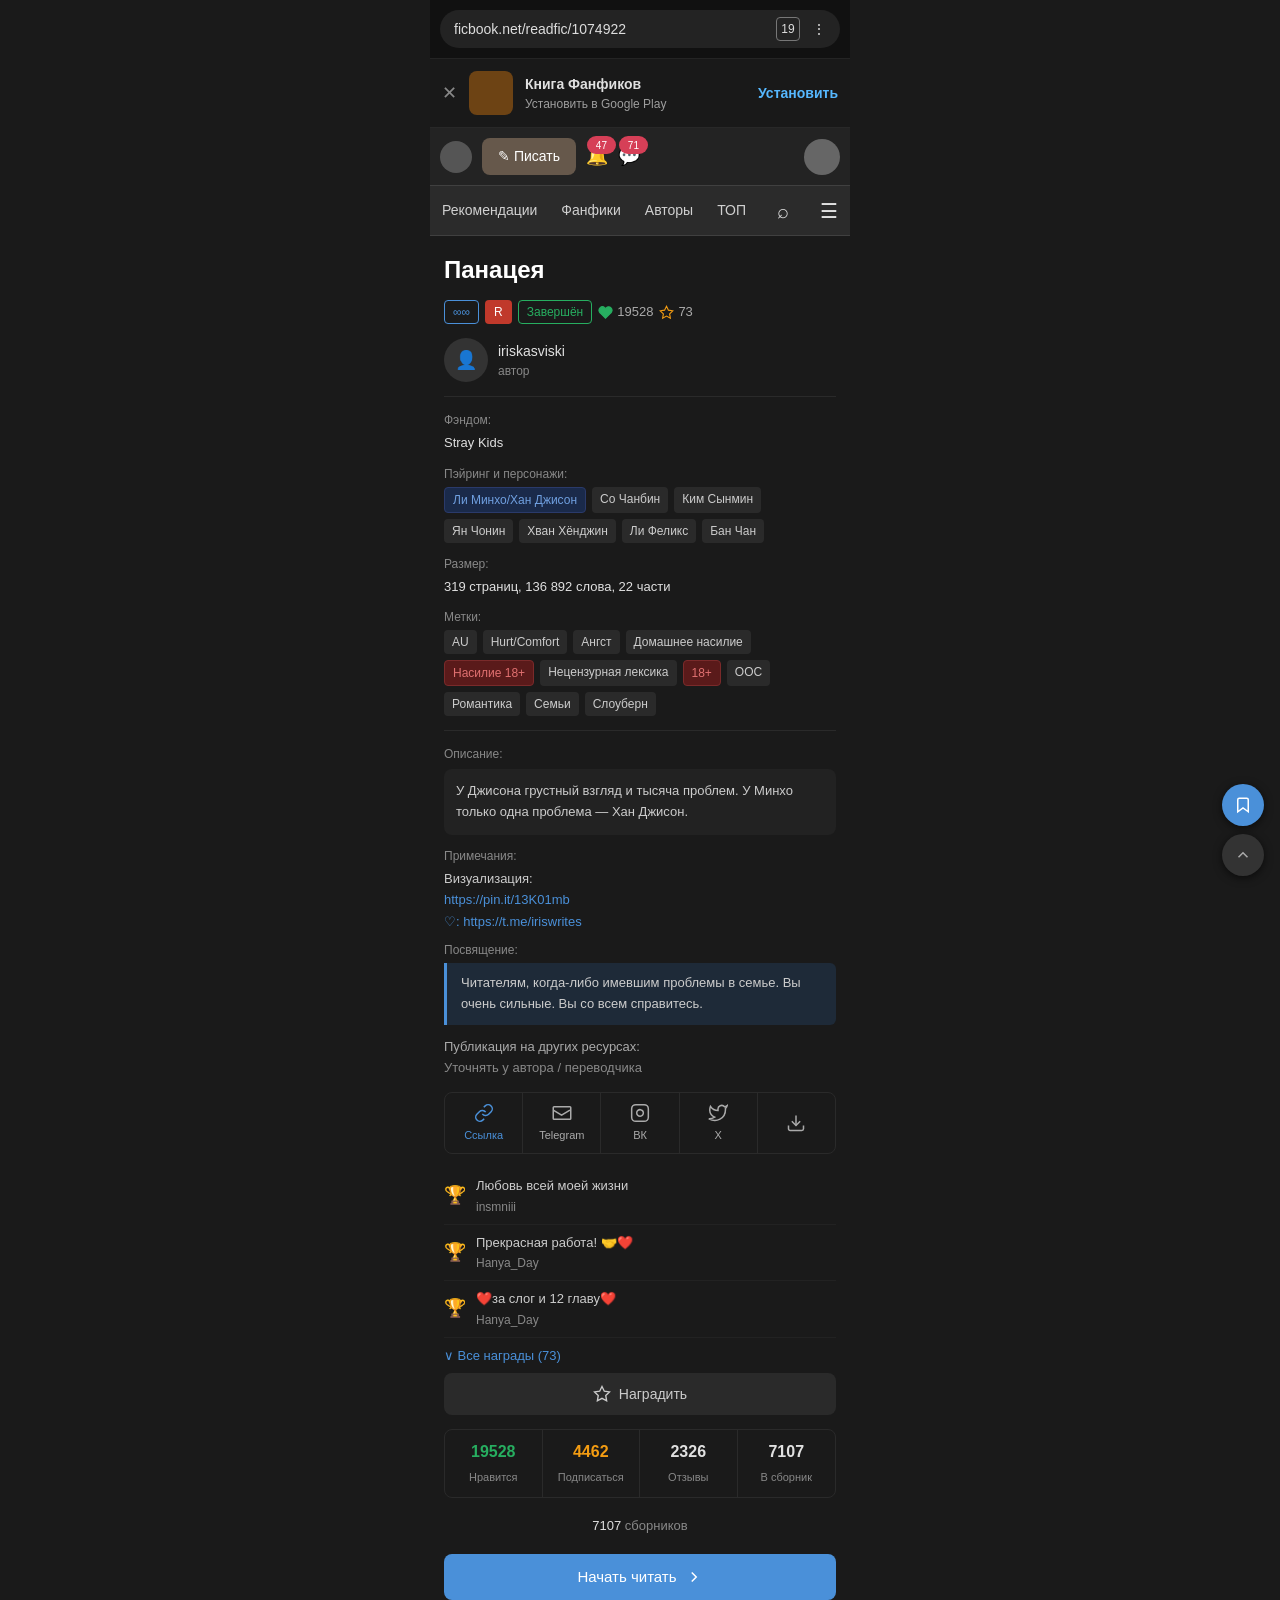
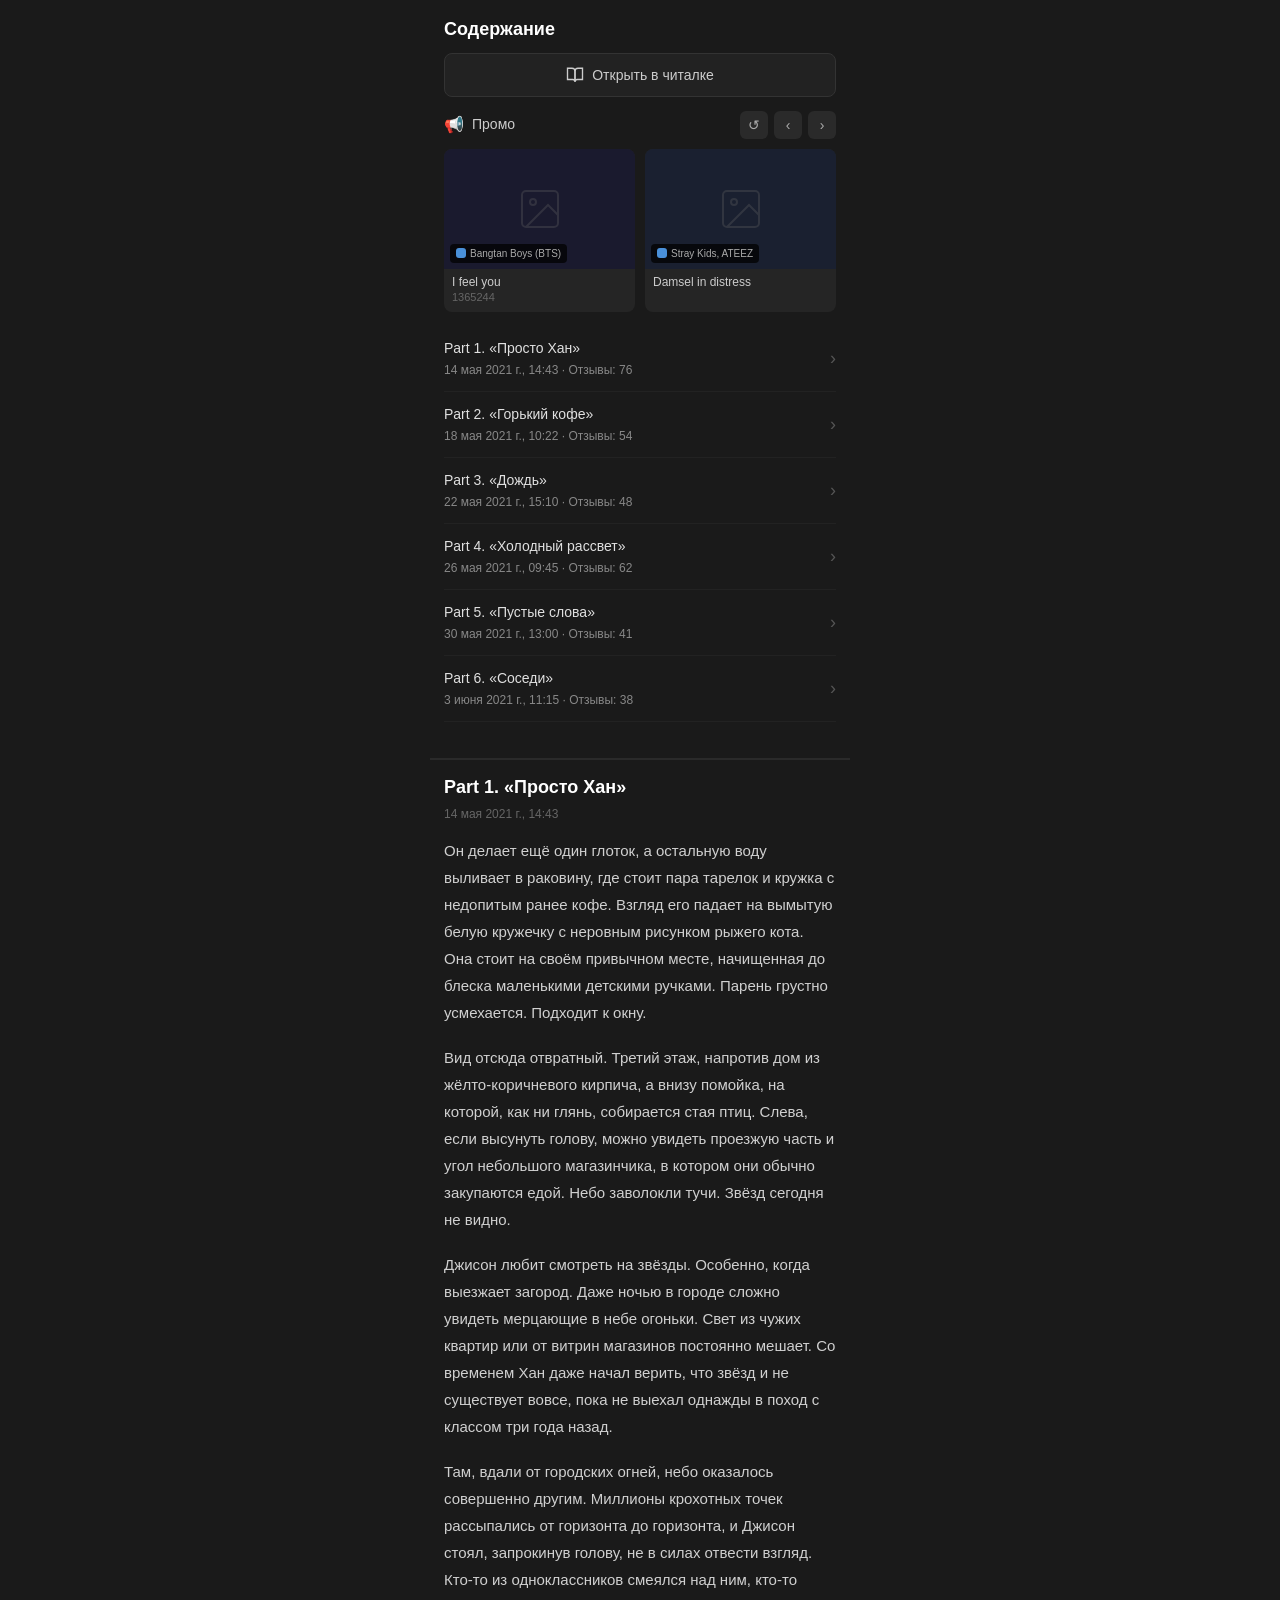
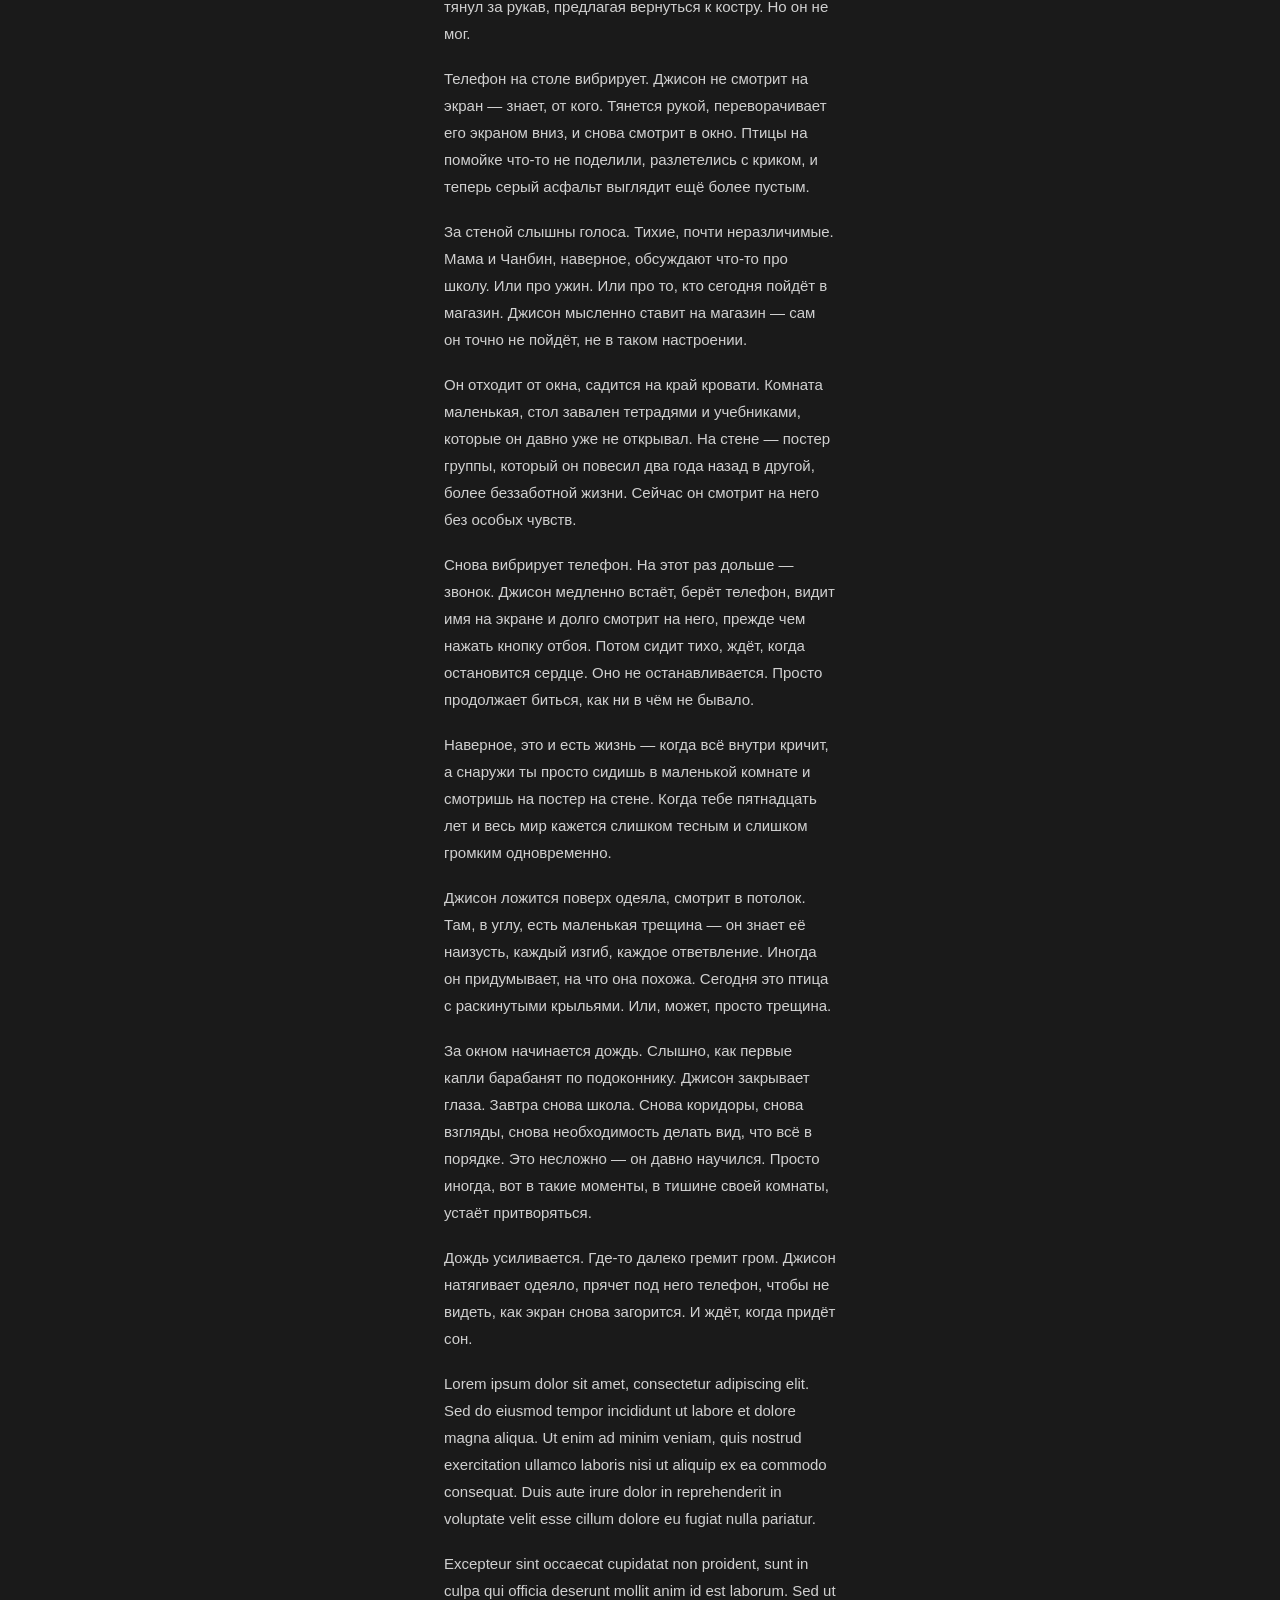
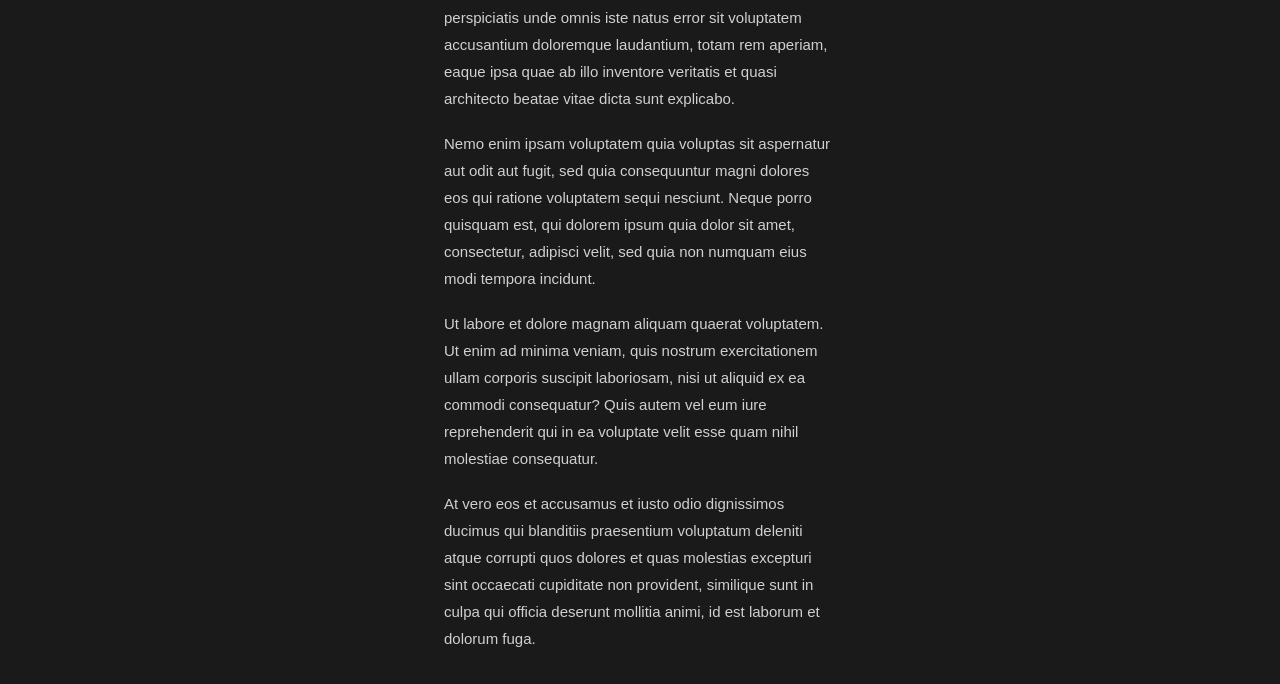
==== index.html @ 15dea96e "Add files via upload" ====
<!DOCTYPE html>
<html lang="ru">
<head>
<meta charset="UTF-8">
<meta name="viewport" content="width=device-width, initial-scale=1.0">
<title>Панацея — Ficbook Mockup</title>
<style>
*{box-sizing:border-box;margin:0;padding:0}
body{background:#1a1a1a;color:#e0e0e0;font-family:-apple-system,BlinkMacSystemFont,'Segoe UI',sans-serif;font-size:14px;line-height:1.5;max-width:420px;margin:0 auto}
:root{--blue:#56b8ff}
.browser-bar{background:#111;padding:10px;border-bottom:1px solid #242424}
.browser-pill{height:38px;border-radius:22px;background:#232323;display:flex;align-items:center;justify-content:space-between;padding:0 14px;color:#ddd;font-size:14px}
.browser-right{display:flex;gap:12px;align-items:center}
.tab-count{width:24px;height:24px;border:1px solid #777;border-radius:4px;display:flex;align-items:center;justify-content:center;font-size:12px}
.install-banner{background:#191919;border-bottom:1px solid #282828;padding:12px;display:flex;align-items:center;gap:12px}
.close{color:#888;font-size:18px}
.install-banner .app-icon{width:44px;height:44px;background:#6d4314;border-radius:8px;flex-shrink:0}
.banner-content{flex:1}
.banner-title{font-size:14px;font-weight:600}
.banner-sub{color:#9e9e9e;font-size:12px}
.install-link{color:var(--blue);font-weight:600}
.top-nav{background:#232323;padding:10px;display:flex;align-items:center;gap:10px}
.logo{width:32px;height:32px;border-radius:50%;background:#555;flex-shrink:0}
.top-nav .write-btn{background:#66584b;color:#fff;padding:8px 16px;border-radius:8px;font-size:14px;border:none;cursor:pointer}
.notif{position:relative;color:#ddd;font-size:18px}
.notif .badge{position:absolute;top:-7px;right:-8px;background:#d63f57;color:white;font-size:10px;min-width:18px;height:18px;border-radius:20px;display:flex;align-items:center;justify-content:center}
.avatar{margin-left:auto;width:36px;height:36px;border-radius:50%;background:#666;flex-shrink:0}
.tabs{display:flex;align-items:center;background:#2b2b2b;border-top:1px solid #404040;border-bottom:1px solid #404040}
.tab{padding:14px 12px;color:#d0d0d0;font-size:14px}
.search-btn,.menu-btn{margin-left:auto;width:42px;text-align:center;font-size:20px}
.fic-page{background:#1a1a1a;padding:16px 14px}
.fic-title{font-size:24px;font-weight:700;color:#fff;margin-bottom:12px}
.fic-badges{display:flex;flex-wrap:wrap;gap:6px;margin-bottom:14px;align-items:center}
.badge{border-radius:4px;padding:3px 9px;font-size:12px;font-weight:500}
.badge-oo{background:transparent;border:1.5px solid #4a90d9;color:#4a90d9;border-radius:4px;padding:2px 8px;font-size:12px}
.badge-r{background:#c0392b;color:#fff}
.badge-complete{background:transparent;border:1.5px solid #27ae60;color:#27ae60;padding:2px 8px;border-radius:4px}
.stat-inline{display:flex;align-items:center;gap:4px;color:#aaa;font-size:13px}
.stat-inline svg{width:15px;height:15px;fill:none;stroke:#aaa;stroke-width:1.8}
.stat-inline.likes svg{stroke:#27ae60;fill:#27ae60}
.stat-inline.awards svg{stroke:#f39c12}
.divider-h{border:none;border-top:1px solid #2a2a2a;margin:14px 0}
.author-row{display:flex;align-items:center;gap:10px;margin-bottom:14px}
.author-avatar{width:44px;height:44px;border-radius:50%;background:#333;display:flex;align-items:center;justify-content:center;color:#aaa;font-size:18px;flex-shrink:0}
.author-name{font-size:14px;font-weight:500;color:#e0e0e0}
.author-role{font-size:12px;color:#888}
.meta-block{margin-bottom:12px}
.meta-label{font-size:12px;color:#888;margin-bottom:4px}
.meta-value{font-size:13px;color:#e0e0e0}
.meta-value a{color:#4a90d9;text-decoration:none}
.tags-wrap{display:flex;flex-wrap:wrap;gap:6px;margin-top:4px}
.tag{background:#2a2a2a;border-radius:4px;padding:3px 8px;font-size:12px;color:#ccc}
.tag.r18{background:#5a1a1a;color:#e07070;border:1px solid #7a2a2a}
.tag.pairing{background:#1a2a4a;color:#70a0e0;border:1px solid #2a3a6a}
.desc-box{background:#222;border-radius:8px;padding:12px;margin:6px 0 0;font-size:13px;color:#ccc;line-height:1.6}
.notes-section{margin:10px 0}
.notes-link{color:#4a90d9;font-size:13px;text-decoration:none;display:block;margin-bottom:2px}
.dedication-box{margin-top:4px;padding:10px 14px;border-left:3px solid #4a90d9;background:#1e2a38;border-radius:0 6px 6px 0;font-size:13px;color:#ccc;line-height:1.6}
.pub-section{font-size:13px;color:#888;margin:12px 0}
.pub-label{font-weight:500;color:#aaa;margin-bottom:2px;font-size:13px}
.social-bar{display:flex;margin:14px 0;border:1px solid #2a2a2a;border-radius:8px;overflow:hidden}
.social-btn{flex:1;display:flex;flex-direction:column;align-items:center;justify-content:center;padding:10px 6px;gap:4px;border-right:1px solid #2a2a2a;font-size:11px;color:#aaa;cursor:pointer}
.social-btn:last-child{border-right:none}
.social-btn svg{width:20px;height:20px;fill:none;stroke:currentColor;stroke-width:1.8}
.social-btn.link-icon{color:#4a90d9}
.rewards-section{margin:14px 0}
.reward-item{display:flex;align-items:center;gap:10px;padding:8px 0;border-bottom:1px solid #222}
.reward-icon{font-size:18px;flex-shrink:0}
.reward-text{flex:1;font-size:13px;color:#ccc}
.reward-author{font-size:12px;color:#888;margin-top:2px}
.see-all{color:#4a90d9;font-size:13px;margin:8px 0;display:block;text-decoration:none;cursor:pointer}
.reward-btn{background:#2a2a2a;border:none;border-radius:8px;padding:12px;text-align:center;width:100%;color:#ccc;font-size:14px;margin:8px 0;display:flex;align-items:center;justify-content:center;gap:8px;cursor:pointer}
.reward-btn svg{width:18px;height:18px;fill:none;stroke:currentColor;stroke-width:1.8}
.stats-row{display:grid;grid-template-columns:1fr 1fr 1fr 1fr;gap:0;margin:10px 0;border:1px solid #2a2a2a;border-radius:8px;overflow:hidden}
.stat-cell{padding:10px 6px;text-align:center;border-right:1px solid #2a2a2a}
.stat-cell:last-child{border-right:none}
.stat-num{font-size:16px;font-weight:700;display:block;margin-bottom:2px;color:#e0e0e0}
.stat-num.green{color:#27ae60}
.stat-num.star{color:#f39c12}
.stat-label{font-size:11px;color:#888}
.collections-row{text-align:center;padding:8px;font-size:13px;color:#888;margin-bottom:8px}
.collections-num{color:#e0e0e0;font-weight:500}
.start-reading-btn{background:#4a90d9;color:#fff;border:none;border-radius:8px;padding:14px;width:100%;font-size:15px;font-weight:500;display:flex;align-items:center;justify-content:center;gap:8px;margin:10px 0;cursor:pointer}
.start-reading-btn svg{width:18px;height:18px;fill:none;stroke:#fff;stroke-width:2}
.toc-header{font-size:18px;font-weight:600;color:#fff;margin:16px 0 10px}
.open-reader-btn{background:#222;border:1px solid #333;border-radius:8px;padding:12px;width:100%;color:#ccc;font-size:14px;display:flex;align-items:center;justify-content:center;gap:8px;margin-bottom:14px;cursor:pointer}
.open-reader-btn svg{width:18px;height:18px;fill:none;stroke:currentColor;stroke-width:1.8}
.promo-section{margin:14px 0}
.promo-label-row{display:flex;align-items:center;gap:8px;margin-bottom:10px}
.promo-title{font-size:14px;font-weight:500;color:#ccc}
.promo-controls{display:flex;gap:6px;margin-left:auto}
.promo-ctrl{background:#2a2a2a;border:none;border-radius:6px;color:#aaa;width:28px;height:28px;display:flex;align-items:center;justify-content:center;font-size:14px;cursor:pointer}
.promo-cards{display:grid;grid-template-columns:1fr 1fr;gap:10px;margin-bottom:14px}
.promo-card{background:#252525;border-radius:8px;overflow:hidden}
.promo-card-img{width:100%;height:120px;display:flex;align-items:center;justify-content:center;position:relative}
.promo-card-img svg{opacity:0.3}
.fandom-tag{position:absolute;bottom:6px;left:6px;background:rgba(0,0,0,.75);border-radius:4px;padding:2px 6px;font-size:10px;color:#aaa;display:flex;align-items:center;gap:4px}
.fandom-dot{width:10px;height:10px;background:#4a90d9;border-radius:3px;flex-shrink:0}
.promo-card-title{padding:6px 8px;font-size:12px;color:#ccc;line-height:1.3}
.promo-card-sub{color:#666;font-size:11px}
.toc-list{margin:10px 0}
.toc-item{display:flex;align-items:center;padding:12px 0;border-bottom:1px solid #222;gap:10px;cursor:pointer}
.toc-item-text{flex:1}
.toc-item-title{font-size:14px;color:#e0e0e0;font-weight:500;margin-bottom:2px}
.toc-item-sub{font-size:12px;color:#888}
.toc-arrow{color:#555;font-size:18px}
.reading-section{padding:14px;background:#1a1a1a;border-top:2px solid #2a2a2a;margin-top:10px}
.reading-header{font-size:18px;font-weight:600;color:#fff;margin-bottom:4px}
.reading-meta{font-size:12px;color:#666;margin-bottom:14px}
.reading-body{font-size:15px;color:#d0d0d0;line-height:1.8}
.reading-body p{margin-bottom:1.2em}
.fixed-actions{position:fixed;bottom:24px;right:16px;display:flex;flex-direction:column;align-items:flex-end;gap:8px;z-index:200}
.fixed-btn{width:42px;height:42px;border-radius:50%;border:none;display:flex;align-items:center;justify-content:center;box-shadow:0 2px 8px rgba(0,0,0,.6);cursor:pointer}
.bookmark-btn{background:#4a90d9}
.scroll-top-btn{background:#333}
</style>
</head>
<body>

<!-- Browser -->
<div class="browser-bar">
  <div class="browser-pill">
    <span>ficbook.net/readfic/1074922</span>
    <div class="browser-right">
      <div class="tab-count">19</div>
      <span>⋮</span>
    </div>
  </div>
</div>

<!-- Install banner -->
<div class="install-banner">
  <div class="close">✕</div>
  <div class="app-icon"></div>
  <div class="banner-content">
    <div class="banner-title">Книга Фанфиков</div>
    <div class="banner-sub">Установить в Google Play</div>
  </div>
  <div class="install-link">Установить</div>
</div>

<!-- Top navigation -->
<div class="top-nav">
  <div class="logo"></div>
  <div class="write-btn">✎ Писать</div>
  <div class="notif">
    🔔
    <span class="badge">47</span>
  </div>
  <div class="notif">
    💬
    <span class="badge">71</span>
  </div>
  <div class="avatar"></div>
</div>

<!-- Tabs -->
<div class="tabs">
  <div class="tab">Рекомендации</div>
  <div class="tab">Фанфики</div>
  <div class="tab">Авторы</div>
  <div class="tab">ТОП</div>
  <div class="search-btn">⌕</div>
  <div class="menu-btn">☰</div>
</div>

<!-- Fic Info Page -->
<div class="fic-page">

  <div class="fic-title">Панацея</div>

  <!-- Badges Row -->
  <div class="fic-badges">
    <div class="badge badge-oo">∞∞</div>
    <div class="badge badge-r">R</div>
    <div class="badge badge-complete">Завершён</div>
    <div class="stat-inline likes">
      <svg viewBox="0 0 24 24"><path d="M20.84 4.61a5.5 5.5 0 00-7.78 0L12 5.67l-1.06-1.06a5.5 5.5 0 00-7.78 7.78l1.06 1.06L12 21.23l7.78-7.78 1.06-1.06a5.5 5.5 0 000-7.78z"/></svg>
      <span>19528</span>
    </div>
    <div class="stat-inline awards">
      <svg viewBox="0 0 24 24" stroke="#f39c12" stroke-width="1.8" fill="none"><path d="M12 2L15.09 8.26L22 9.27L17 14.14L18.18 21.02L12 17.77L5.82 21.02L7 14.14L2 9.27L8.91 8.26L12 2z"/></svg>
      <span>73</span>
    </div>
  </div>

  <!-- Author -->
  <div class="author-row">
    <div class="author-avatar">👤</div>
    <div>
      <div class="author-name">iriskasviski</div>
      <div class="author-role">автор</div>
    </div>
  </div>

  <hr class="divider-h">

  <!-- Meta: Fandom -->
  <div class="meta-block">
    <div class="meta-label">Фэндом:</div>
    <div class="meta-value">Stray Kids</div>
  </div>

  <!-- Meta: Pairing -->
  <div class="meta-block">
    <div class="meta-label">Пэйринг и персонажи:</div>
    <div class="tags-wrap">
      <span class="tag pairing">Ли Минхо/Хан Джисон</span>
      <span class="tag">Со Чанбин</span>
      <span class="tag">Ким Сынмин</span>
      <span class="tag">Ян Чонин</span>
      <span class="tag">Хван Хёнджин</span>
      <span class="tag">Ли Феликс</span>
      <span class="tag">Бан Чан</span>
    </div>
  </div>

  <!-- Meta: Size -->
  <div class="meta-block">
    <div class="meta-label">Размер:</div>
    <div class="meta-value">319 страниц, 136 892 слова, 22 части</div>
  </div>

  <!-- Meta: Tags -->
  <div class="meta-block">
    <div class="meta-label">Метки:</div>
    <div class="tags-wrap">
      <span class="tag">AU</span>
      <span class="tag">Hurt/Comfort</span>
      <span class="tag">Ангст</span>
      <span class="tag">Домашнее насилие</span>
      <span class="tag r18">Насилие 18+</span>
      <span class="tag">Нецензурная лексика</span>
      <span class="tag r18">18+</span>
      <span class="tag">ООС</span>
      <span class="tag">Романтика</span>
      <span class="tag">Семьи</span>
      <span class="tag">Слоуберн</span>
    </div>
  </div>

  <hr class="divider-h">

  <!-- Description -->
  <div class="meta-block">
    <div class="meta-label">Описание:</div>
    <div class="desc-box">
      У Джисона грустный взгляд и тысяча проблем. У Минхо только одна проблема — Хан Джисон.
    </div>
  </div>

  <!-- Notes -->
  <div class="notes-section">
    <div class="meta-label">Примечания:</div>
    <div style="font-size:13px;color:#ccc;margin:4px 0 2px">Визуализация:</div>
    <a class="notes-link" href="#">https://pin.it/13K01mb</a>
    <a class="notes-link" href="#">♡: https://t.me/iriswrites</a>
  </div>

  <!-- Dedication -->
  <div class="meta-block">
    <div class="meta-label">Посвящение:</div>
    <div class="dedication-box">
      Читателям, когда-либо имевшим проблемы в семье. Вы очень сильные. Вы со всем справитесь.
    </div>
  </div>

  <!-- Publication -->
  <div class="pub-section">
    <div class="pub-label">Публикация на других ресурсах:</div>
    <div>Уточнять у автора / переводчика</div>
  </div>

  <!-- Social Share Bar -->
  <div class="social-bar">
    <div class="social-btn link-icon">
      <svg viewBox="0 0 24 24"><path d="M10 13a5 5 0 007.54.54l3-3a5 5 0 00-7.07-7.07l-1.72 1.71"/><path d="M14 11a5 5 0 00-7.54-.54l-3 3a5 5 0 007.07 7.07l1.71-1.71"/></svg>
      Ссылка
    </div>
    <div class="social-btn">
      <svg viewBox="0 0 24 24"><path d="M21.5 4.5h-19A1 1 0 001.5 5.5v13a1 1 0 001 1h19a1 1 0 001-1v-13a1 1 0 00-1-1z"/><path d="M1.5 8.5l10 6 10-6"/></svg>
      Telegram
    </div>
    <div class="social-btn">
      <svg viewBox="0 0 24 24"><rect x="2" y="2" width="20" height="20" rx="5"/><path d="M16 11.37A4 4 0 1112.63 8 4 4 0 0116 11.37z"/><line x1="17.5" y1="6.5" x2="17.51" y2="6.5"/></svg>
      ВК
    </div>
    <div class="social-btn">
      <svg viewBox="0 0 24 24"><path d="M23 3a10.9 10.9 0 01-3.14 1.53A4.48 4.48 0 0012 8v1A10.66 10.66 0 013 4s-4 9 5 13a11.64 11.64 0 01-7 2c9 5 20 0 20-11.5a4.5 4.5 0 00-.08-.83A7.72 7.72 0 0023 3z"/></svg>
      X
    </div>
    <div class="social-btn">
      <svg viewBox="0 0 24 24"><path d="M21 15v4a2 2 0 01-2 2H5a2 2 0 01-2-2v-4"/><polyline points="7 10 12 15 17 10"/><line x1="12" y1="15" x2="12" y2="3"/></svg>
    </div>
  </div>

  <!-- Awards / Rewards -->
  <div class="rewards-section">
    <div class="reward-item">
      <span class="reward-icon">🏆</span>
      <div class="reward-text">
        <div>Любовь всей моей жизни</div>
        <div class="reward-author">insmniii</div>
      </div>
    </div>
    <div class="reward-item">
      <span class="reward-icon">🏆</span>
      <div class="reward-text">
        <div>Прекрасная работа! 🤝❤️</div>
        <div class="reward-author">Hanya_Day</div>
      </div>
    </div>
    <div class="reward-item">
      <span class="reward-icon">🏆</span>
      <div class="reward-text">
        <div>❤️за слог и 12 главу❤️</div>
        <div class="reward-author">Hanya_Day</div>
      </div>
    </div>
    <a class="see-all" href="#">∨ Все награды (73)</a>
    <button class="reward-btn">
      <svg viewBox="0 0 24 24"><path d="M12 2L15.09 8.26L22 9.27L17 14.14L18.18 21.02L12 17.77L5.82 21.02L7 14.14L2 9.27L8.91 8.26L12 2z"/></svg>
      Наградить
    </button>
  </div>

  <!-- Stats Grid -->
  <div class="stats-row">
    <div class="stat-cell">
      <span class="stat-num green">19528</span>
      <span class="stat-label">Нравится</span>
    </div>
    <div class="stat-cell">
      <span class="stat-num star">4462</span>
      <span class="stat-label">Подписаться</span>
    </div>
    <div class="stat-cell">
      <span class="stat-num">2326</span>
      <span class="stat-label">Отзывы</span>
    </div>
    <div class="stat-cell">
      <span class="stat-num">7107</span>
      <span class="stat-label">В сборник</span>
    </div>
  </div>

  <div class="collections-row">
    <span class="collections-num">7107</span> сборников
  </div>

  <!-- Start Reading CTA -->
  <button class="start-reading-btn">
    Начать читать
    <svg viewBox="0 0 24 24"><polyline points="9 18 15 12 9 6"/></svg>
  </button>

  <!-- Table of Contents -->
  <div class="toc-header">Содержание</div>

  <button class="open-reader-btn">
    <svg viewBox="0 0 24 24"><path d="M2 3h6a4 4 0 014 4v14a3 3 0 00-3-3H2z"/><path d="M22 3h-6a4 4 0 00-4 4v14a3 3 0 013-3h7z"/></svg>
    Открыть в читалке
  </button>

  <!-- Promo Section -->
  <div class="promo-section">
    <div class="promo-label-row">
      <span style="font-size:16px">📢</span>
      <span class="promo-title">Промо</span>
      <div class="promo-controls">
        <button class="promo-ctrl">↺</button>
        <button class="promo-ctrl">‹</button>
        <button class="promo-ctrl">›</button>
      </div>
    </div>
    <div class="promo-cards">
      <div class="promo-card">
        <div class="promo-card-img" style="background:#1a1a2e">
          <svg width="48" height="48" viewBox="0 0 24 24" fill="none" stroke="#666" stroke-width="1"><rect x="3" y="3" width="18" height="18" rx="2"/><circle cx="8.5" cy="8.5" r="1.5"/><polyline points="21 15 16 10 5 21"/></svg>
          <div class="fandom-tag"><span class="fandom-dot"></span>Bangtan Boys (BTS)</div>
        </div>
        <div class="promo-card-title">
          I feel you<br>
          <span class="promo-card-sub">1365244</span>
        </div>
      </div>
      <div class="promo-card">
        <div class="promo-card-img" style="background:#1a2030">
          <svg width="48" height="48" viewBox="0 0 24 24" fill="none" stroke="#666" stroke-width="1"><rect x="3" y="3" width="18" height="18" rx="2"/><circle cx="8.5" cy="8.5" r="1.5"/><polyline points="21 15 16 10 5 21"/></svg>
          <div class="fandom-tag"><span class="fandom-dot"></span>Stray Kids, ATEEZ</div>
        </div>
        <div class="promo-card-title">Damsel in distress</div>
      </div>
    </div>
  </div>

  <!-- TOC List -->
  <div class="toc-list">
    <div class="toc-item">
      <div class="toc-item-text">
        <div class="toc-item-title">Part 1. «Просто Хан»</div>
        <div class="toc-item-sub">14 мая 2021 г., 14:43 · Отзывы: 76</div>
      </div>
      <div class="toc-arrow">›</div>
    </div>
    <div class="toc-item">
      <div class="toc-item-text">
        <div class="toc-item-title">Part 2. «Горький кофе»</div>
        <div class="toc-item-sub">18 мая 2021 г., 10:22 · Отзывы: 54</div>
      </div>
      <div class="toc-arrow">›</div>
    </div>
    <div class="toc-item">
      <div class="toc-item-text">
        <div class="toc-item-title">Part 3. «Дождь»</div>
        <div class="toc-item-sub">22 мая 2021 г., 15:10 · Отзывы: 48</div>
      </div>
      <div class="toc-arrow">›</div>
    </div>
    <div class="toc-item">
      <div class="toc-item-text">
        <div class="toc-item-title">Part 4. «Холодный рассвет»</div>
        <div class="toc-item-sub">26 мая 2021 г., 09:45 · Отзывы: 62</div>
      </div>
      <div class="toc-arrow">›</div>
    </div>
    <div class="toc-item">
      <div class="toc-item-text">
        <div class="toc-item-title">Part 5. «Пустые слова»</div>
        <div class="toc-item-sub">30 мая 2021 г., 13:00 · Отзывы: 41</div>
      </div>
      <div class="toc-arrow">›</div>
    </div>
    <div class="toc-item">
      <div class="toc-item-text">
        <div class="toc-item-title">Part 6. «Соседи»</div>
        <div class="toc-item-sub">3 июня 2021 г., 11:15 · Отзывы: 38</div>
      </div>
      <div class="toc-arrow">›</div>
    </div>
  </div>

</div><!-- end .fic-page -->

<!-- Reading Body -->
<div class="reading-section">
  <div class="reading-header">Part 1. «Просто Хан»</div>
  <div class="reading-meta">14 мая 2021 г., 14:43</div>
  <div class="reading-body">

    <p>Он делает ещё один глоток, а остальную воду выливает в раковину, где стоит пара тарелок и кружка с недопитым ранее кофе. Взгляд его падает на вымытую белую кружечку с неровным рисунком рыжего кота. Она стоит на своём привычном месте, начищенная до блеска маленькими детскими ручками. Парень грустно усмехается. Подходит к окну.</p>

    <p>Вид отсюда отвратный. Третий этаж, напротив дом из жёлто-коричневого кирпича, а внизу помойка, на которой, как ни глянь, собирается стая птиц. Слева, если высунуть голову, можно увидеть проезжую часть и угол небольшого магазинчика, в котором они обычно закупаются едой. Небо заволокли тучи. Звёзд сегодня не видно.</p>

    <p>Джисон любит смотреть на звёзды. Особенно, когда выезжает загород. Даже ночью в городе сложно увидеть мерцающие в небе огоньки. Свет из чужих квартир или от витрин магазинов постоянно мешает. Со временем Хан даже начал верить, что звёзд и не существует вовсе, пока не выехал однажды в поход с классом три года назад.</p>

    <p>Там, вдали от городских огней, небо оказалось совершенно другим. Миллионы крохотных точек рассыпались от горизонта до горизонта, и Джисон стоял, запрокинув голову, не в силах отвести взгляд. Кто-то из одноклассников смеялся над ним, кто-то тянул за рукав, предлагая вернуться к костру. Но он не мог.</p>

    <p>Телефон на столе вибрирует. Джисон не смотрит на экран — знает, от кого. Тянется рукой, переворачивает его экраном вниз, и снова смотрит в окно. Птицы на помойке что-то не поделили, разлетелись с криком, и теперь серый асфальт выглядит ещё более пустым.</p>

    <p>За стеной слышны голоса. Тихие, почти неразличимые. Мама и Чанбин, наверное, обсуждают что-то про школу. Или про ужин. Или про то, кто сегодня пойдёт в магазин. Джисон мысленно ставит на магазин — сам он точно не пойдёт, не в таком настроении.</p>

    <p>Он отходит от окна, садится на край кровати. Комната маленькая, стол завален тетрадями и учебниками, которые он давно уже не открывал. На стене — постер группы, который он повесил два года назад в другой, более беззаботной жизни. Сейчас он смотрит на него без особых чувств.</p>

    <p>Снова вибрирует телефон. На этот раз дольше — звонок. Джисон медленно встаёт, берёт телефон, видит имя на экране и долго смотрит на него, прежде чем нажать кнопку отбоя. Потом сидит тихо, ждёт, когда остановится сердце. Оно не останавливается. Просто продолжает биться, как ни в чём не бывало.</p>

    <p>Наверное, это и есть жизнь — когда всё внутри кричит, а снаружи ты просто сидишь в маленькой комнате и смотришь на постер на стене. Когда тебе пятнадцать лет и весь мир кажется слишком тесным и слишком громким одновременно.</p>

    <p>Джисон ложится поверх одеяла, смотрит в потолок. Там, в углу, есть маленькая трещина — он знает её наизусть, каждый изгиб, каждое ответвление. Иногда он придумывает, на что она похожа. Сегодня это птица с раскинутыми крыльями. Или, может, просто трещина.</p>

    <p>За окном начинается дождь. Слышно, как первые капли барабанят по подоконнику. Джисон закрывает глаза. Завтра снова школа. Снова коридоры, снова взгляды, снова необходимость делать вид, что всё в порядке. Это несложно — он давно научился. Просто иногда, вот в такие моменты, в тишине своей комнаты, устаёт притворяться.</p>

    <p>Дождь усиливается. Где-то далеко гремит гром. Джисон натягивает одеяло, прячет под него телефон, чтобы не видеть, как экран снова загорится. И ждёт, когда придёт сон.</p>

    <p>Lorem ipsum dolor sit amet, consectetur adipiscing elit. Sed do eiusmod tempor incididunt ut labore et dolore magna aliqua. Ut enim ad minim veniam, quis nostrud exercitation ullamco laboris nisi ut aliquip ex ea commodo consequat. Duis aute irure dolor in reprehenderit in voluptate velit esse cillum dolore eu fugiat nulla pariatur.</p>

    <p>Excepteur sint occaecat cupidatat non proident, sunt in culpa qui officia deserunt mollit anim id est laborum. Sed ut perspiciatis unde omnis iste natus error sit voluptatem accusantium doloremque laudantium, totam rem aperiam, eaque ipsa quae ab illo inventore veritatis et quasi architecto beatae vitae dicta sunt explicabo.</p>

    <p>Nemo enim ipsam voluptatem quia voluptas sit aspernatur aut odit aut fugit, sed quia consequuntur magni dolores eos qui ratione voluptatem sequi nesciunt. Neque porro quisquam est, qui dolorem ipsum quia dolor sit amet, consectetur, adipisci velit, sed quia non numquam eius modi tempora incidunt.</p>

    <p>Ut labore et dolore magnam aliquam quaerat voluptatem. Ut enim ad minima veniam, quis nostrum exercitationem ullam corporis suscipit laboriosam, nisi ut aliquid ex ea commodi consequatur? Quis autem vel eum iure reprehenderit qui in ea voluptate velit esse quam nihil molestiae consequatur.</p>

    <p>At vero eos et accusamus et iusto odio dignissimos ducimus qui blanditiis praesentium voluptatum deleniti atque corrupti quos dolores et quas molestias excepturi sint occaecati cupiditate non provident, similique sunt in culpa qui officia deserunt mollitia animi, id est laborum et dolorum fuga.</p>

  </div>
</div>

<!-- Fixed Floating Buttons -->
<div class="fixed-actions">
  <button class="fixed-btn bookmark-btn" aria-label="Добавить в закладки" onclick="this.style.background=this.style.background==\'#27ae60\'?\'#4a90d9\':\'#27ae60\'">
    <svg width="18" height="18" viewBox="0 0 24 24" fill="none" stroke="#fff" stroke-width="2"><path d="M19 21l-7-5-7 5V5a2 2 0 012-2h10a2 2 0 012 2z"/></svg>
  </button>
  <button class="fixed-btn scroll-top-btn" aria-label="Наверх" onclick="window.scrollTo({top:0,behavior:'smooth'})">
    <svg width="18" height="18" viewBox="0 0 24 24" fill="none" stroke="#aaa" stroke-width="2"><polyline points="18 15 12 9 6 15"/></svg>
  </button>
</div>

</body>
</html>
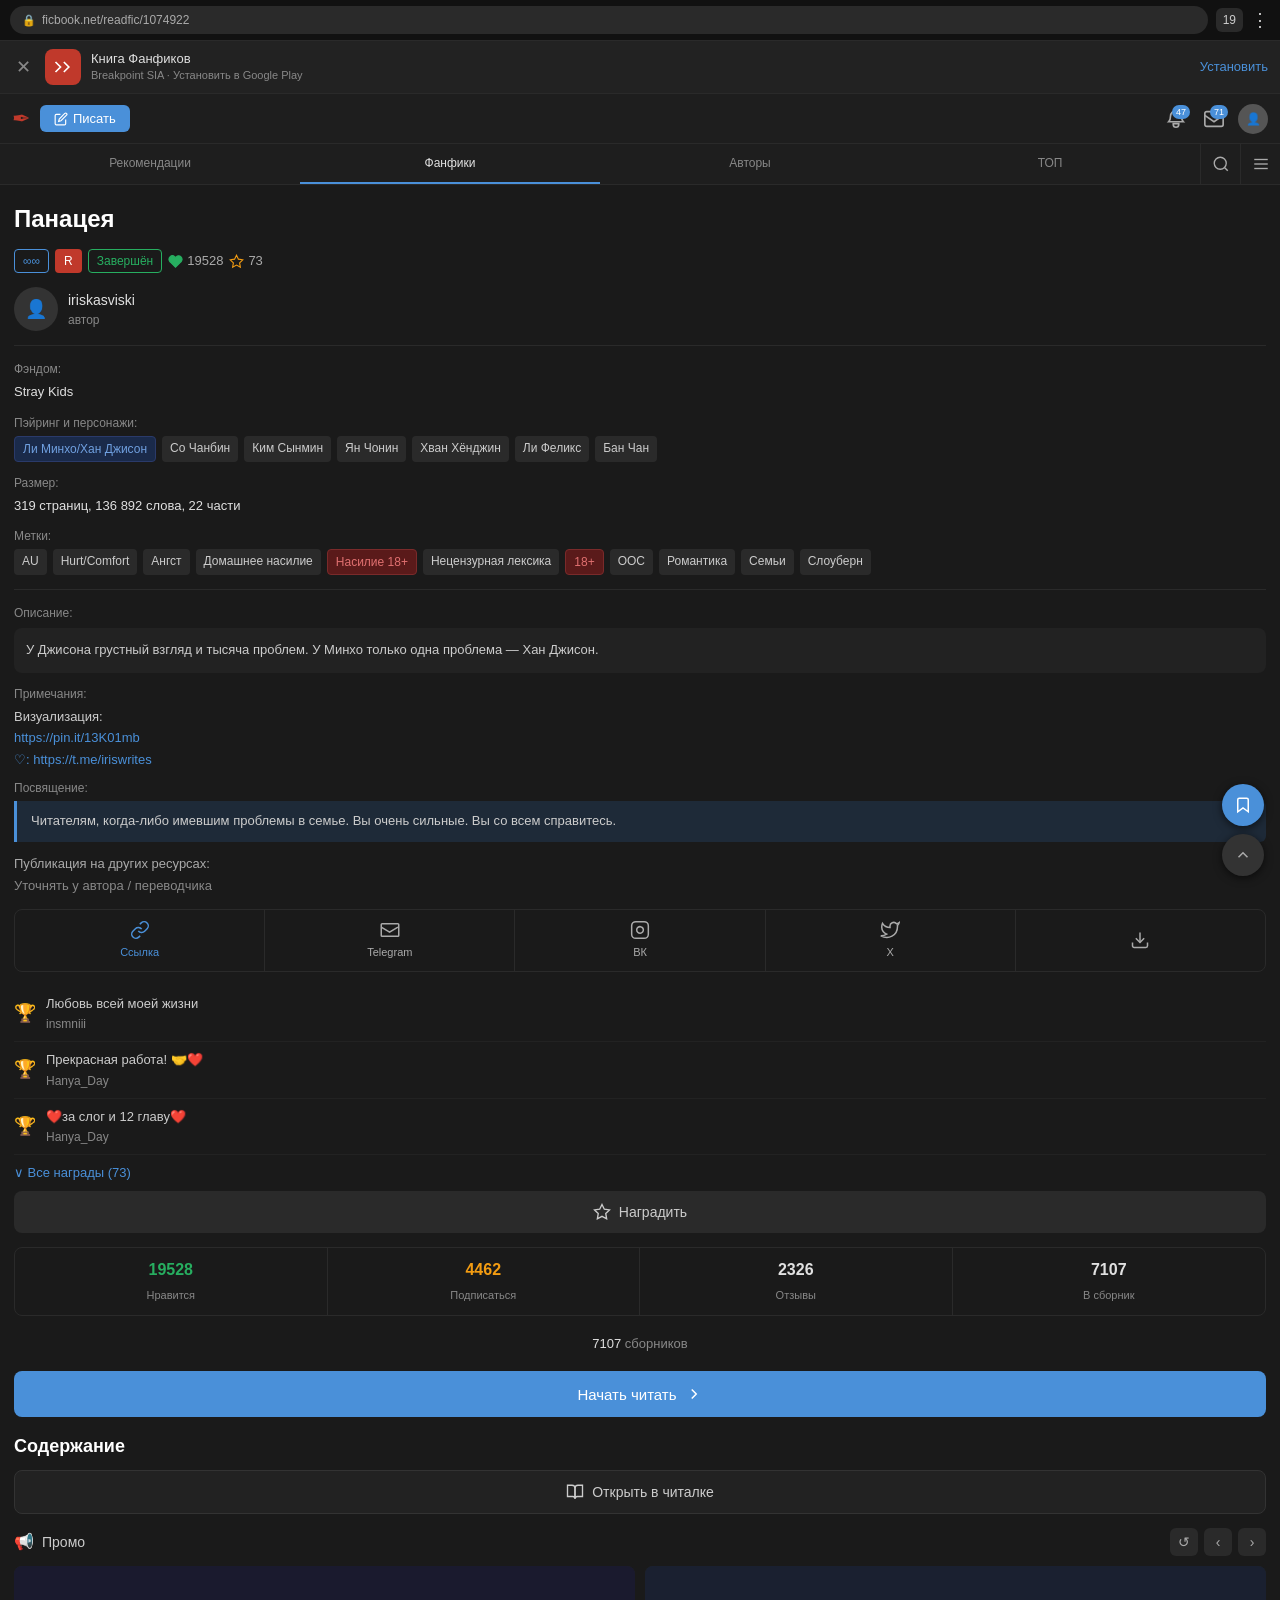
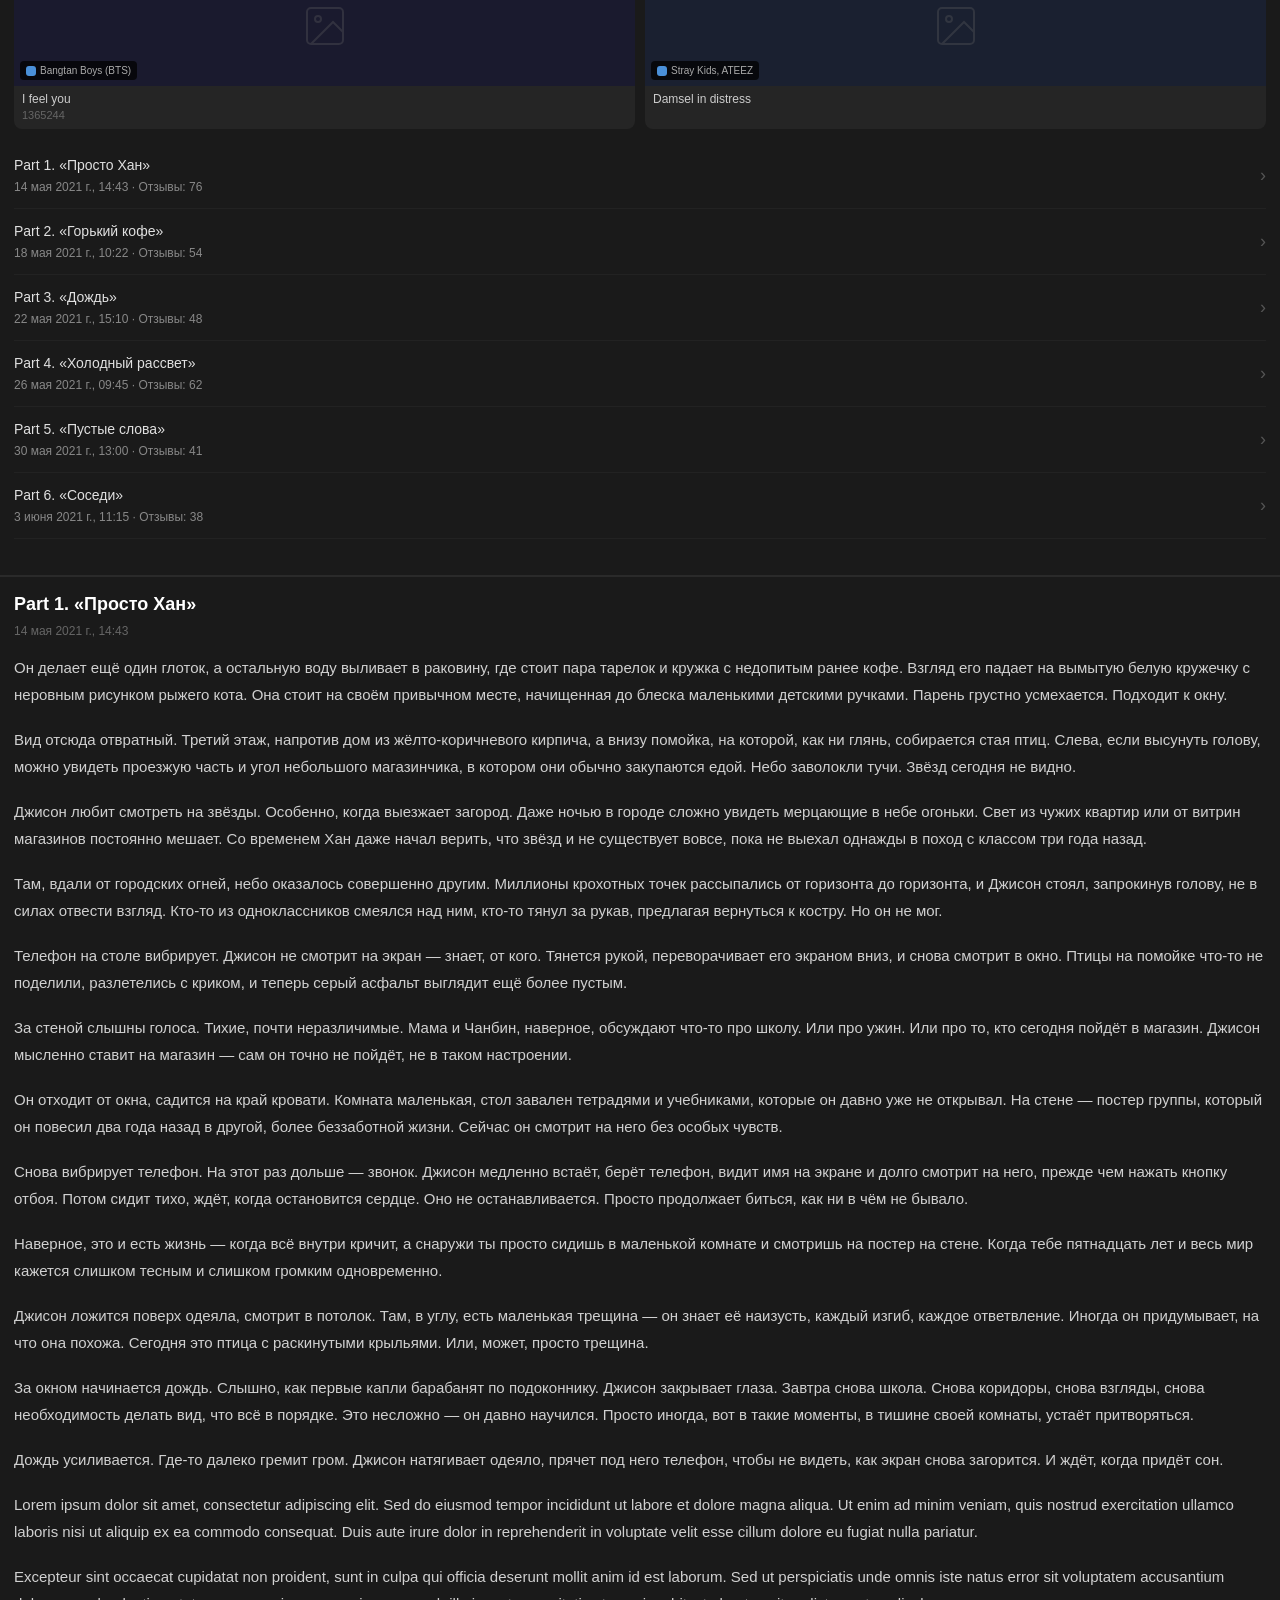
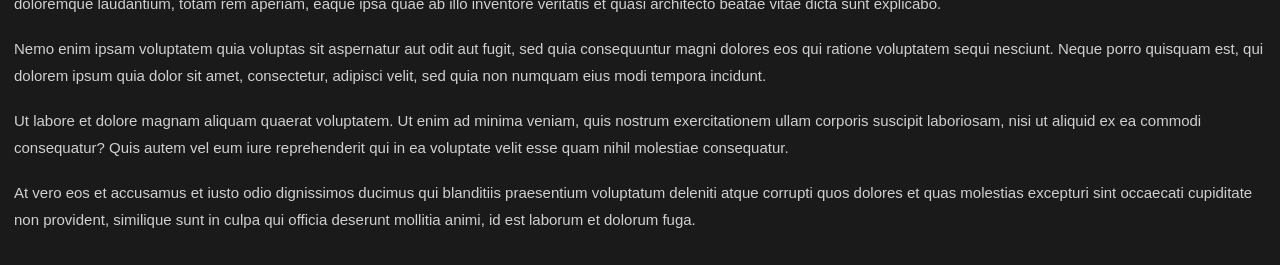
==== commit d77b1e41: "Add files via upload" ====
--- a/index.html
+++ b/index.html
@@ -2,32 +2,37 @@
 <html lang="ru">
 <head>
 <meta charset="UTF-8">
-<meta name="viewport" content="width=device-width, initial-scale=1.0">
+<meta name="viewport" content="width=device-width, initial-scale=1.0, maximum-scale=1.0, user-scalable=no">
 <title>Панацея — Ficbook Mockup</title>
 <style>
 *{box-sizing:border-box;margin:0;padding:0}
-body{background:#1a1a1a;color:#e0e0e0;font-family:-apple-system,BlinkMacSystemFont,'Segoe UI',sans-serif;font-size:14px;line-height:1.5;max-width:420px;margin:0 auto}
-:root{--blue:#56b8ff}
-.browser-bar{background:#111;padding:10px;border-bottom:1px solid #242424}
-.browser-pill{height:38px;border-radius:22px;background:#232323;display:flex;align-items:center;justify-content:space-between;padding:0 14px;color:#ddd;font-size:14px}
-.browser-right{display:flex;gap:12px;align-items:center}
-.tab-count{width:24px;height:24px;border:1px solid #777;border-radius:4px;display:flex;align-items:center;justify-content:center;font-size:12px}
-.install-banner{background:#191919;border-bottom:1px solid #282828;padding:12px;display:flex;align-items:center;gap:12px}
-.close{color:#888;font-size:18px}
-.install-banner .app-icon{width:44px;height:44px;background:#6d4314;border-radius:8px;flex-shrink:0}
-.banner-content{flex:1}
-.banner-title{font-size:14px;font-weight:600}
-.banner-sub{color:#9e9e9e;font-size:12px}
-.install-link{color:var(--blue);font-weight:600}
-.top-nav{background:#232323;padding:10px;display:flex;align-items:center;gap:10px}
-.logo{width:32px;height:32px;border-radius:50%;background:#555;flex-shrink:0}
-.top-nav .write-btn{background:#66584b;color:#fff;padding:8px 16px;border-radius:8px;font-size:14px;border:none;cursor:pointer}
-.notif{position:relative;color:#ddd;font-size:18px}
-.notif .badge{position:absolute;top:-7px;right:-8px;background:#d63f57;color:white;font-size:10px;min-width:18px;height:18px;border-radius:20px;display:flex;align-items:center;justify-content:center}
-.avatar{margin-left:auto;width:36px;height:36px;border-radius:50%;background:#666;flex-shrink:0}
-.tabs{display:flex;align-items:center;background:#2b2b2b;border-top:1px solid #404040;border-bottom:1px solid #404040}
-.tab{padding:14px 12px;color:#d0d0d0;font-size:14px}
-.search-btn,.menu-btn{margin-left:auto;width:42px;text-align:center;font-size:20px}
+body{background:#1a1a1a;color:#e0e0e0;font-family:-apple-system,BlinkMacSystemFont,'Segoe UI',sans-serif;font-size:14px;line-height:1.5;width:100%;max-width:100%}
+.top-bar{background:#111;padding:6px 10px;display:flex;align-items:center;gap:8px;border-bottom:1px solid #2a2a2a;position:sticky;top:0;z-index:100}
+.top-bar .addr-bar{background:#2a2a2a;border-radius:20px;flex:1;padding:5px 12px;font-size:12px;color:#aaa;display:flex;align-items:center;gap:6px}
+.top-bar .addr-bar .lock-icon{color:#4a90d9;font-size:11px}
+.top-bar .badge-num{background:#2a2a2a;border-radius:6px;padding:3px 7px;font-size:12px;color:#ccc}
+.top-bar .dots{color:#ccc;font-size:18px;letter-spacing:1px;line-height:1}
+.install-bar{background:#222;padding:8px 12px;display:flex;align-items:center;gap:10px;border-bottom:1px solid #2a2a2a}
+.install-bar .app-icon{width:36px;height:36px;background:#c0392b;border-radius:8px;display:flex;align-items:center;justify-content:center;flex-shrink:0}
+.install-bar .app-icon svg{width:20px;height:20px;fill:none;stroke:#fff;stroke-width:2}
+.install-bar .app-text{flex:1;line-height:1.3}
+.install-bar .app-name{font-size:13px;color:#e0e0e0;font-weight:500}
+.install-bar .app-sub{font-size:11px;color:#888}
+.install-bar .install-btn{color:#4a90d9;font-size:13px;font-weight:500;white-space:nowrap}
+.install-bar .dismiss{color:#888;font-size:18px;padding:0 4px;cursor:pointer;flex-shrink:0}
+.main-nav{background:#1e1e1e;padding:8px 12px;display:flex;align-items:center;gap:10px;border-bottom:1px solid #2a2a2a;position:sticky;top:37px;z-index:99}
+.nav-logo{color:#c0392b;font-size:22px}
+.write-btn{background:#4a90d9;color:#fff;border:none;border-radius:6px;padding:6px 14px;font-size:13px;font-weight:500;display:flex;align-items:center;gap:5px;cursor:pointer}
+.write-btn svg{width:14px;height:14px;fill:none;stroke:#fff;stroke-width:2}
+.nav-spacer{flex:1}
+.notif-badge{position:relative;display:inline-flex;align-items:center;justify-content:center;width:28px;height:28px;color:#ccc}
+.notif-badge .badge-dot{position:absolute;top:0;right:0;background:#4a90d9;color:#fff;font-size:9px;border-radius:8px;padding:1px 4px;min-width:16px;text-align:center;line-height:1.4}
+.user-avatar{width:30px;height:30px;border-radius:50%;background:#555;display:flex;align-items:center;justify-content:center;color:#ccc;font-size:12px}
+.sub-tabs{background:#1e1e1e;display:flex;border-bottom:1px solid #2a2a2a;position:sticky;top:84px;z-index:98}
+.sub-tab{flex:1;padding:10px 4px;text-align:center;font-size:12px;color:#888;border-bottom:2px solid transparent;cursor:pointer}
+.sub-tab.active{color:#e0e0e0;border-bottom-color:#4a90d9}
+.sub-tab-icon{width:40px;display:flex;align-items:center;justify-content:center;border-left:1px solid #2a2a2a;cursor:pointer}
+.sub-tab-icon svg{width:18px;height:18px;fill:none;stroke:#aaa;stroke-width:1.8}
 .fic-page{background:#1a1a1a;padding:16px 14px}
 .fic-title{font-size:24px;font-weight:700;color:#fff;margin-bottom:12px}
 .fic-badges{display:flex;flex-wrap:wrap;gap:6px;margin-bottom:14px;align-items:center}
@@ -117,51 +122,60 @@
 </head>
 <body>
 
-<!-- Browser -->
-<div class="browser-bar">
-  <div class="browser-pill">
+<!-- Top Browser Bar -->
+<div class="top-bar">
+  <div class="addr-bar">
+    <span class="lock-icon">🔒</span>
     <span>ficbook.net/readfic/1074922</span>
-    <div class="browser-right">
-      <div class="tab-count">19</div>
-      <span>⋮</span>
-    </div>
-  </div>
+  </div>
+  <div class="badge-num">19</div>
+  <div class="dots">⋮</div>
 </div>
 
-<!-- Install banner -->
-<div class="install-banner">
-  <div class="close">✕</div>
-  <div class="app-icon"></div>
-  <div class="banner-content">
-    <div class="banner-title">Книга Фанфиков</div>
-    <div class="banner-sub">Установить в Google Play</div>
-  </div>
-  <div class="install-link">Установить</div>
+<!-- Install Banner -->
+<div class="install-bar">
+  <div class="dismiss">✕</div>
+  <div class="app-icon">
+    <svg viewBox="0 0 24 24"><path d="M3 18l6-6-6-6M13 6l6 6-6 6"/></svg>
+  </div>
+  <div class="app-text">
+    <div class="app-name">Книга Фанфиков</div>
+    <div class="app-sub">Breakpoint SIA · Установить в Google Play</div>
+  </div>
+  <div class="install-btn">Установить</div>
 </div>
 
-<!-- Top navigation -->
-<div class="top-nav">
-  <div class="logo"></div>
-  <div class="write-btn">✎ Писать</div>
-  <div class="notif">
-    🔔
-    <span class="badge">47</span>
-  </div>
-  <div class="notif">
-    💬
-    <span class="badge">71</span>
-  </div>
-  <div class="avatar"></div>
+<!-- Main Navigation -->
+<div class="main-nav">
+  <div class="nav-logo">✒</div>
+  <button class="write-btn">
+    <svg viewBox="0 0 24 24"><path d="M11 4H4a2 2 0 00-2 2v14a2 2 0 002 2h14a2 2 0 002-2v-7"/><path d="M18.5 2.5a2.121 2.121 0 013 3L12 15l-4 1 1-4 9.5-9.5z"/></svg>
+    Писать
+  </button>
+  <div class="nav-spacer"></div>
+  <div class="notif-badge">
+    <svg width="22" height="22" viewBox="0 0 24 24" fill="none" stroke="#aaa" stroke-width="1.8"><path d="M15 17H9v1a3 3 0 006 0v-1z"/><path d="M12 3a6 6 0 016 6c0 3.5 1 5 2 6H4c1-1 2-2.5 2-6a6 6 0 016-6z"/></svg>
+    <span class="badge-dot">47</span>
+  </div>
+  <div class="notif-badge">
+    <svg width="22" height="22" viewBox="0 0 24 24" fill="none" stroke="#aaa" stroke-width="1.8"><rect x="2" y="4" width="20" height="16" rx="2"/><path d="M2 8l10 7 10-7"/></svg>
+    <span class="badge-dot">71</span>
+  </div>
+  <div class="user-avatar">👤</div>
 </div>
 
-<!-- Tabs -->
-<div class="tabs">
-  <div class="tab">Рекомендации</div>
-  <div class="tab">Фанфики</div>
-  <div class="tab">Авторы</div>
-  <div class="tab">ТОП</div>
-  <div class="search-btn">⌕</div>
-  <div class="menu-btn">☰</div>
+<!-- Sub Tabs -->
+<div class="sub-tabs">
+  <div class="sub-tab">Рекомендации</div>
+  <div class="sub-tab active">Фанфики</div>
+  <div class="sub-tab">Авторы</div>
+  <div class="sub-tab">ТОП</div>
+  <div class="sub-tab-icon">
+    <svg viewBox="0 0 24 24"><circle cx="11" cy="11" r="8"/><line x1="21" y1="21" x2="16.65" y2="16.65"/></svg>
+  </div>
+  <div class="sub-tab-icon">
+    <svg viewBox="0 0 24 24"><line x1="3" y1="6" x2="21" y2="6"/><line x1="3" y1="12" x2="21" y2="12"/><line x1="3" y1="18" x2="21" y2="18"/></svg>
+  </div>
 </div>
 
 <!-- Fic Info Page -->
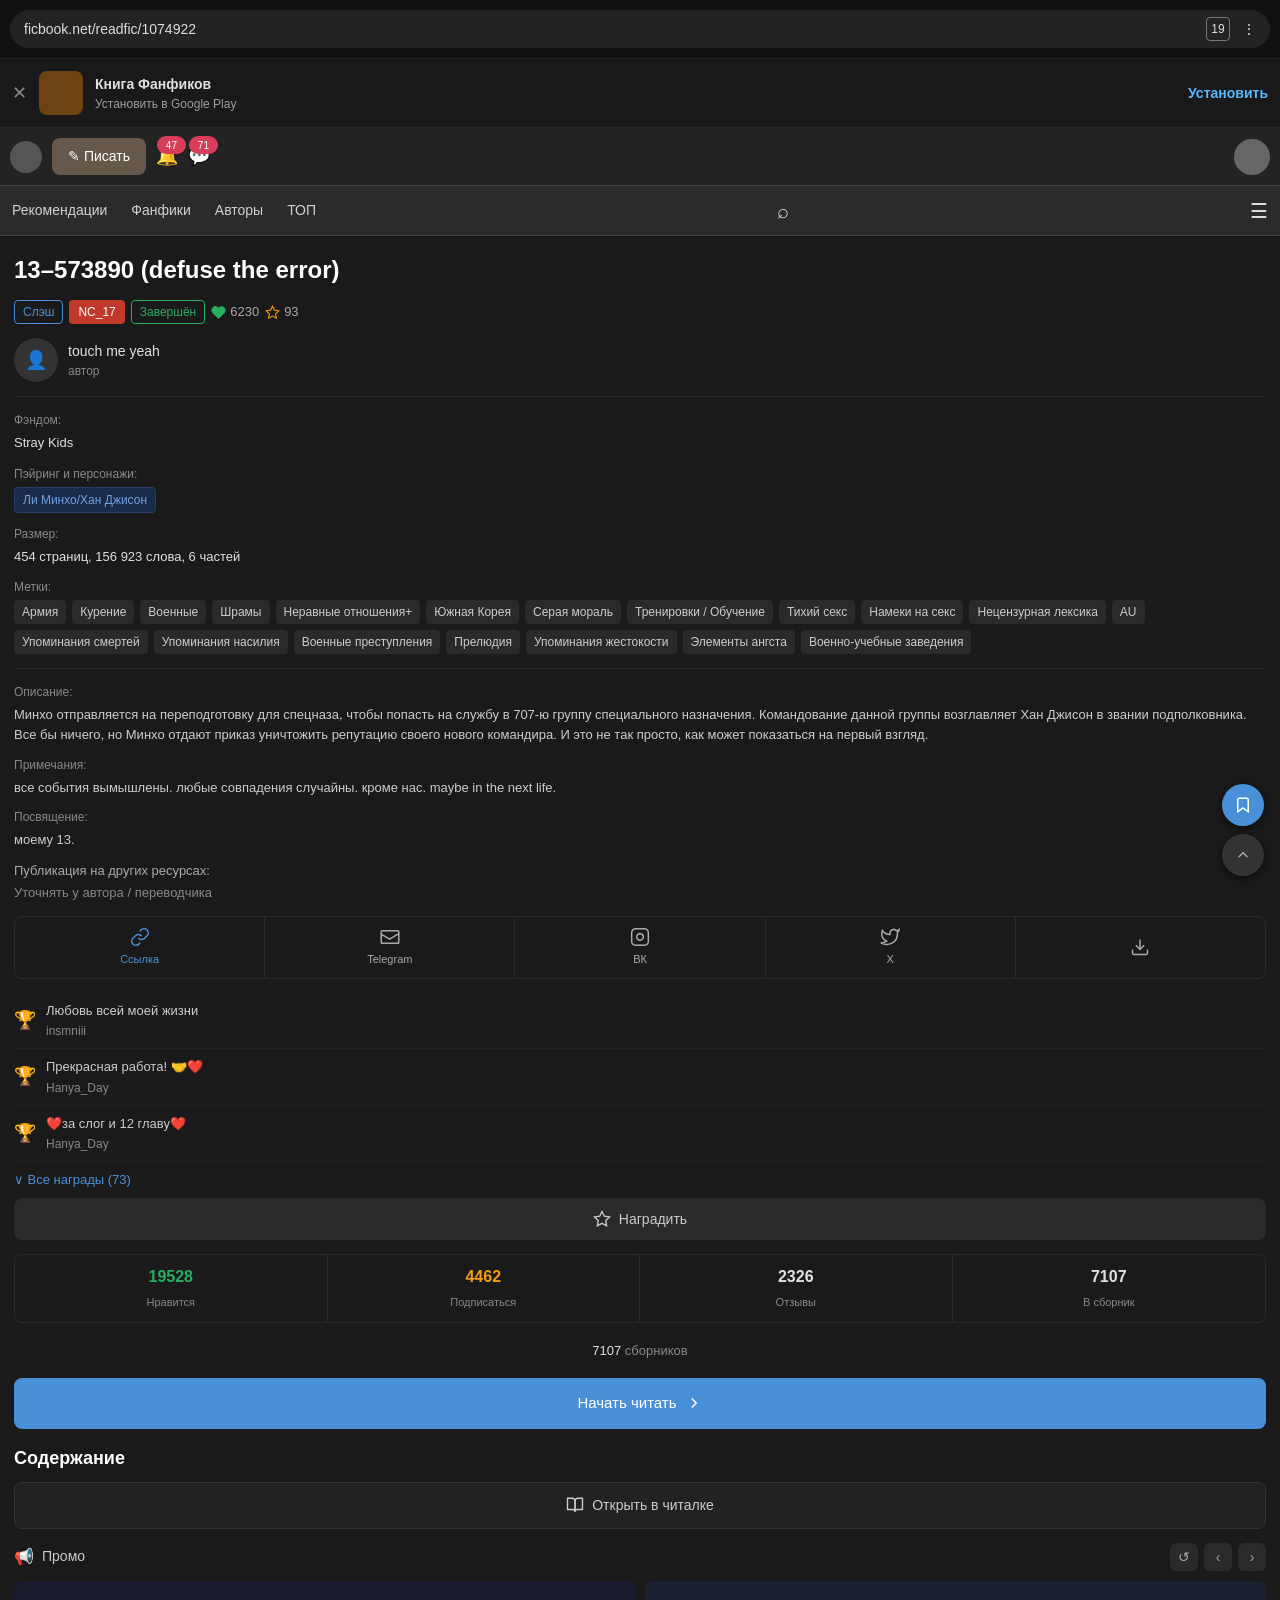
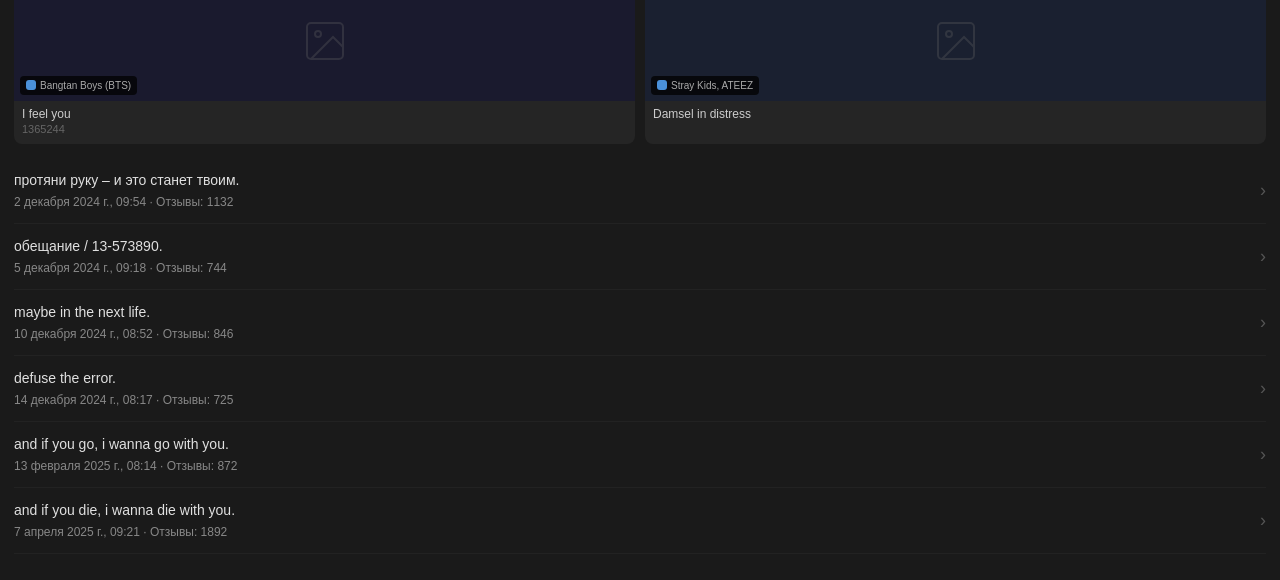
==== commit 73fa07ff: "Add files via upload" ====
--- a/index.html
+++ b/index.html
@@ -3,198 +3,75 @@
 <head>
 <meta charset="UTF-8">
 <meta name="viewport" content="width=device-width, initial-scale=1.0, maximum-scale=1.0, user-scalable=no">
-<title>Панацея — Ficbook Mockup</title>
-<style>
-*{box-sizing:border-box;margin:0;padding:0}
-body{background:#1a1a1a;color:#e0e0e0;font-family:-apple-system,BlinkMacSystemFont,'Segoe UI',sans-serif;font-size:14px;line-height:1.5;width:100%;max-width:100%}
-.top-bar{background:#111;padding:6px 10px;display:flex;align-items:center;gap:8px;border-bottom:1px solid #2a2a2a;position:sticky;top:0;z-index:100}
-.top-bar .addr-bar{background:#2a2a2a;border-radius:20px;flex:1;padding:5px 12px;font-size:12px;color:#aaa;display:flex;align-items:center;gap:6px}
-.top-bar .addr-bar .lock-icon{color:#4a90d9;font-size:11px}
-.top-bar .badge-num{background:#2a2a2a;border-radius:6px;padding:3px 7px;font-size:12px;color:#ccc}
-.top-bar .dots{color:#ccc;font-size:18px;letter-spacing:1px;line-height:1}
-.install-bar{background:#222;padding:8px 12px;display:flex;align-items:center;gap:10px;border-bottom:1px solid #2a2a2a}
-.install-bar .app-icon{width:36px;height:36px;background:#c0392b;border-radius:8px;display:flex;align-items:center;justify-content:center;flex-shrink:0}
-.install-bar .app-icon svg{width:20px;height:20px;fill:none;stroke:#fff;stroke-width:2}
-.install-bar .app-text{flex:1;line-height:1.3}
-.install-bar .app-name{font-size:13px;color:#e0e0e0;font-weight:500}
-.install-bar .app-sub{font-size:11px;color:#888}
-.install-bar .install-btn{color:#4a90d9;font-size:13px;font-weight:500;white-space:nowrap}
-.install-bar .dismiss{color:#888;font-size:18px;padding:0 4px;cursor:pointer;flex-shrink:0}
-.main-nav{background:#1e1e1e;padding:8px 12px;display:flex;align-items:center;gap:10px;border-bottom:1px solid #2a2a2a;position:sticky;top:37px;z-index:99}
-.nav-logo{color:#c0392b;font-size:22px}
-.write-btn{background:#4a90d9;color:#fff;border:none;border-radius:6px;padding:6px 14px;font-size:13px;font-weight:500;display:flex;align-items:center;gap:5px;cursor:pointer}
-.write-btn svg{width:14px;height:14px;fill:none;stroke:#fff;stroke-width:2}
-.nav-spacer{flex:1}
-.notif-badge{position:relative;display:inline-flex;align-items:center;justify-content:center;width:28px;height:28px;color:#ccc}
-.notif-badge .badge-dot{position:absolute;top:0;right:0;background:#4a90d9;color:#fff;font-size:9px;border-radius:8px;padding:1px 4px;min-width:16px;text-align:center;line-height:1.4}
-.user-avatar{width:30px;height:30px;border-radius:50%;background:#555;display:flex;align-items:center;justify-content:center;color:#ccc;font-size:12px}
-.sub-tabs{background:#1e1e1e;display:flex;border-bottom:1px solid #2a2a2a;position:sticky;top:84px;z-index:98}
-.sub-tab{flex:1;padding:10px 4px;text-align:center;font-size:12px;color:#888;border-bottom:2px solid transparent;cursor:pointer}
-.sub-tab.active{color:#e0e0e0;border-bottom-color:#4a90d9}
-.sub-tab-icon{width:40px;display:flex;align-items:center;justify-content:center;border-left:1px solid #2a2a2a;cursor:pointer}
-.sub-tab-icon svg{width:18px;height:18px;fill:none;stroke:#aaa;stroke-width:1.8}
-.fic-page{background:#1a1a1a;padding:16px 14px}
-.fic-title{font-size:24px;font-weight:700;color:#fff;margin-bottom:12px}
-.fic-badges{display:flex;flex-wrap:wrap;gap:6px;margin-bottom:14px;align-items:center}
-.badge{border-radius:4px;padding:3px 9px;font-size:12px;font-weight:500}
-.badge-oo{background:transparent;border:1.5px solid #4a90d9;color:#4a90d9;border-radius:4px;padding:2px 8px;font-size:12px}
-.badge-r{background:#c0392b;color:#fff}
-.badge-complete{background:transparent;border:1.5px solid #27ae60;color:#27ae60;padding:2px 8px;border-radius:4px}
-.stat-inline{display:flex;align-items:center;gap:4px;color:#aaa;font-size:13px}
-.stat-inline svg{width:15px;height:15px;fill:none;stroke:#aaa;stroke-width:1.8}
-.stat-inline.likes svg{stroke:#27ae60;fill:#27ae60}
-.stat-inline.awards svg{stroke:#f39c12}
-.divider-h{border:none;border-top:1px solid #2a2a2a;margin:14px 0}
-.author-row{display:flex;align-items:center;gap:10px;margin-bottom:14px}
-.author-avatar{width:44px;height:44px;border-radius:50%;background:#333;display:flex;align-items:center;justify-content:center;color:#aaa;font-size:18px;flex-shrink:0}
-.author-name{font-size:14px;font-weight:500;color:#e0e0e0}
-.author-role{font-size:12px;color:#888}
-.meta-block{margin-bottom:12px}
-.meta-label{font-size:12px;color:#888;margin-bottom:4px}
-.meta-value{font-size:13px;color:#e0e0e0}
-.meta-value a{color:#4a90d9;text-decoration:none}
-.tags-wrap{display:flex;flex-wrap:wrap;gap:6px;margin-top:4px}
-.tag{background:#2a2a2a;border-radius:4px;padding:3px 8px;font-size:12px;color:#ccc}
-.tag.r18{background:#5a1a1a;color:#e07070;border:1px solid #7a2a2a}
-.tag.pairing{background:#1a2a4a;color:#70a0e0;border:1px solid #2a3a6a}
-.desc-box{background:#222;border-radius:8px;padding:12px;margin:6px 0 0;font-size:13px;color:#ccc;line-height:1.6}
-.notes-section{margin:10px 0}
-.notes-link{color:#4a90d9;font-size:13px;text-decoration:none;display:block;margin-bottom:2px}
-.dedication-box{margin-top:4px;padding:10px 14px;border-left:3px solid #4a90d9;background:#1e2a38;border-radius:0 6px 6px 0;font-size:13px;color:#ccc;line-height:1.6}
-.pub-section{font-size:13px;color:#888;margin:12px 0}
-.pub-label{font-weight:500;color:#aaa;margin-bottom:2px;font-size:13px}
-.social-bar{display:flex;margin:14px 0;border:1px solid #2a2a2a;border-radius:8px;overflow:hidden}
-.social-btn{flex:1;display:flex;flex-direction:column;align-items:center;justify-content:center;padding:10px 6px;gap:4px;border-right:1px solid #2a2a2a;font-size:11px;color:#aaa;cursor:pointer}
-.social-btn:last-child{border-right:none}
-.social-btn svg{width:20px;height:20px;fill:none;stroke:currentColor;stroke-width:1.8}
-.social-btn.link-icon{color:#4a90d9}
-.rewards-section{margin:14px 0}
-.reward-item{display:flex;align-items:center;gap:10px;padding:8px 0;border-bottom:1px solid #222}
-.reward-icon{font-size:18px;flex-shrink:0}
-.reward-text{flex:1;font-size:13px;color:#ccc}
-.reward-author{font-size:12px;color:#888;margin-top:2px}
-.see-all{color:#4a90d9;font-size:13px;margin:8px 0;display:block;text-decoration:none;cursor:pointer}
-.reward-btn{background:#2a2a2a;border:none;border-radius:8px;padding:12px;text-align:center;width:100%;color:#ccc;font-size:14px;margin:8px 0;display:flex;align-items:center;justify-content:center;gap:8px;cursor:pointer}
-.reward-btn svg{width:18px;height:18px;fill:none;stroke:currentColor;stroke-width:1.8}
-.stats-row{display:grid;grid-template-columns:1fr 1fr 1fr 1fr;gap:0;margin:10px 0;border:1px solid #2a2a2a;border-radius:8px;overflow:hidden}
-.stat-cell{padding:10px 6px;text-align:center;border-right:1px solid #2a2a2a}
-.stat-cell:last-child{border-right:none}
-.stat-num{font-size:16px;font-weight:700;display:block;margin-bottom:2px;color:#e0e0e0}
-.stat-num.green{color:#27ae60}
-.stat-num.star{color:#f39c12}
-.stat-label{font-size:11px;color:#888}
-.collections-row{text-align:center;padding:8px;font-size:13px;color:#888;margin-bottom:8px}
-.collections-num{color:#e0e0e0;font-weight:500}
-.start-reading-btn{background:#4a90d9;color:#fff;border:none;border-radius:8px;padding:14px;width:100%;font-size:15px;font-weight:500;display:flex;align-items:center;justify-content:center;gap:8px;margin:10px 0;cursor:pointer}
-.start-reading-btn svg{width:18px;height:18px;fill:none;stroke:#fff;stroke-width:2}
-.toc-header{font-size:18px;font-weight:600;color:#fff;margin:16px 0 10px}
-.open-reader-btn{background:#222;border:1px solid #333;border-radius:8px;padding:12px;width:100%;color:#ccc;font-size:14px;display:flex;align-items:center;justify-content:center;gap:8px;margin-bottom:14px;cursor:pointer}
-.open-reader-btn svg{width:18px;height:18px;fill:none;stroke:currentColor;stroke-width:1.8}
-.promo-section{margin:14px 0}
-.promo-label-row{display:flex;align-items:center;gap:8px;margin-bottom:10px}
-.promo-title{font-size:14px;font-weight:500;color:#ccc}
-.promo-controls{display:flex;gap:6px;margin-left:auto}
-.promo-ctrl{background:#2a2a2a;border:none;border-radius:6px;color:#aaa;width:28px;height:28px;display:flex;align-items:center;justify-content:center;font-size:14px;cursor:pointer}
-.promo-cards{display:grid;grid-template-columns:1fr 1fr;gap:10px;margin-bottom:14px}
-.promo-card{background:#252525;border-radius:8px;overflow:hidden}
-.promo-card-img{width:100%;height:120px;display:flex;align-items:center;justify-content:center;position:relative}
-.promo-card-img svg{opacity:0.3}
-.fandom-tag{position:absolute;bottom:6px;left:6px;background:rgba(0,0,0,.75);border-radius:4px;padding:2px 6px;font-size:10px;color:#aaa;display:flex;align-items:center;gap:4px}
-.fandom-dot{width:10px;height:10px;background:#4a90d9;border-radius:3px;flex-shrink:0}
-.promo-card-title{padding:6px 8px;font-size:12px;color:#ccc;line-height:1.3}
-.promo-card-sub{color:#666;font-size:11px}
-.toc-list{margin:10px 0}
-.toc-item{display:flex;align-items:center;padding:12px 0;border-bottom:1px solid #222;gap:10px;cursor:pointer}
-.toc-item-text{flex:1}
-.toc-item-title{font-size:14px;color:#e0e0e0;font-weight:500;margin-bottom:2px}
-.toc-item-sub{font-size:12px;color:#888}
-.toc-arrow{color:#555;font-size:18px}
-.reading-section{padding:14px;background:#1a1a1a;border-top:2px solid #2a2a2a;margin-top:10px}
-.reading-header{font-size:18px;font-weight:600;color:#fff;margin-bottom:4px}
-.reading-meta{font-size:12px;color:#666;margin-bottom:14px}
-.reading-body{font-size:15px;color:#d0d0d0;line-height:1.8}
-.reading-body p{margin-bottom:1.2em}
-.fixed-actions{position:fixed;bottom:24px;right:16px;display:flex;flex-direction:column;align-items:flex-end;gap:8px;z-index:200}
-.fixed-btn{width:42px;height:42px;border-radius:50%;border:none;display:flex;align-items:center;justify-content:center;box-shadow:0 2px 8px rgba(0,0,0,.6);cursor:pointer}
-.bookmark-btn{background:#4a90d9}
-.scroll-top-btn{background:#333}
-</style>
+<title>13–573890 (defuse the error) — Ficbook Mockup</title>
+<link rel="stylesheet" href="styles.css">
 </head>
 <body>
 
-<!-- Top Browser Bar -->
-<div class="top-bar">
-  <div class="addr-bar">
-    <span class="lock-icon">🔒</span>
+<!-- Browser -->
+<div class="browser-bar">
+  <div class="browser-pill">
     <span>ficbook.net/readfic/1074922</span>
-  </div>
-  <div class="badge-num">19</div>
-  <div class="dots">⋮</div>
-</div>
-
-<!-- Install Banner -->
-<div class="install-bar">
-  <div class="dismiss">✕</div>
-  <div class="app-icon">
-    <svg viewBox="0 0 24 24"><path d="M3 18l6-6-6-6M13 6l6 6-6 6"/></svg>
-  </div>
-  <div class="app-text">
-    <div class="app-name">Книга Фанфиков</div>
-    <div class="app-sub">Breakpoint SIA · Установить в Google Play</div>
-  </div>
-  <div class="install-btn">Установить</div>
-</div>
-
-<!-- Main Navigation -->
-<div class="main-nav">
-  <div class="nav-logo">✒</div>
-  <button class="write-btn">
-    <svg viewBox="0 0 24 24"><path d="M11 4H4a2 2 0 00-2 2v14a2 2 0 002 2h14a2 2 0 002-2v-7"/><path d="M18.5 2.5a2.121 2.121 0 013 3L12 15l-4 1 1-4 9.5-9.5z"/></svg>
-    Писать
-  </button>
-  <div class="nav-spacer"></div>
-  <div class="notif-badge">
-    <svg width="22" height="22" viewBox="0 0 24 24" fill="none" stroke="#aaa" stroke-width="1.8"><path d="M15 17H9v1a3 3 0 006 0v-1z"/><path d="M12 3a6 6 0 016 6c0 3.5 1 5 2 6H4c1-1 2-2.5 2-6a6 6 0 016-6z"/></svg>
-    <span class="badge-dot">47</span>
-  </div>
-  <div class="notif-badge">
-    <svg width="22" height="22" viewBox="0 0 24 24" fill="none" stroke="#aaa" stroke-width="1.8"><rect x="2" y="4" width="20" height="16" rx="2"/><path d="M2 8l10 7 10-7"/></svg>
-    <span class="badge-dot">71</span>
-  </div>
-  <div class="user-avatar">👤</div>
-</div>
-
-<!-- Sub Tabs -->
-<div class="sub-tabs">
-  <div class="sub-tab">Рекомендации</div>
-  <div class="sub-tab active">Фанфики</div>
-  <div class="sub-tab">Авторы</div>
-  <div class="sub-tab">ТОП</div>
-  <div class="sub-tab-icon">
-    <svg viewBox="0 0 24 24"><circle cx="11" cy="11" r="8"/><line x1="21" y1="21" x2="16.65" y2="16.65"/></svg>
-  </div>
-  <div class="sub-tab-icon">
-    <svg viewBox="0 0 24 24"><line x1="3" y1="6" x2="21" y2="6"/><line x1="3" y1="12" x2="21" y2="12"/><line x1="3" y1="18" x2="21" y2="18"/></svg>
-  </div>
+    <div class="browser-right">
+      <div class="tab-count">19</div>
+      <span>⋮</span>
+    </div>
+  </div>
+</div>
+
+<!-- Install banner -->
+<div class="install-banner">
+  <div class="close">✕</div>
+  <div class="app-icon"></div>
+  <div class="banner-content">
+    <div class="banner-title">Книга Фанфиков</div>
+    <div class="banner-sub">Установить в Google Play</div>
+  </div>
+  <div class="install-link">Установить</div>
+</div>
+
+<!-- Top navigation -->
+<div class="top-nav">
+  <div class="logo"></div>
+  <div class="write-btn">✎ Писать</div>
+  <div class="notif">
+    🔔
+    <span class="badge">47</span>
+  </div>
+  <div class="notif">
+    💬
+    <span class="badge">71</span>
+  </div>
+  <div class="avatar"></div>
+</div>
+
+<!-- Tabs -->
+<div class="tabs">
+  <div class="tab">Рекомендации</div>
+  <div class="tab">Фанфики</div>
+  <div class="tab">Авторы</div>
+  <div class="tab">ТОП</div>
+  <div class="search-btn">⌕</div>
+  <div class="menu-btn">☰</div>
 </div>
 
 <!-- Fic Info Page -->
 <div class="fic-page">
 
-  <div class="fic-title">Панацея</div>
+  <div class="fic-title">13–573890 (defuse the error)</div>
 
   <!-- Badges Row -->
   <div class="fic-badges">
-    <div class="badge badge-oo">∞∞</div>
-    <div class="badge badge-r">R</div>
+    <div class="badge badge-oo">Слэш</div>
+    <div class="badge badge-r">NC_17</div>
     <div class="badge badge-complete">Завершён</div>
     <div class="stat-inline likes">
       <svg viewBox="0 0 24 24"><path d="M20.84 4.61a5.5 5.5 0 00-7.78 0L12 5.67l-1.06-1.06a5.5 5.5 0 00-7.78 7.78l1.06 1.06L12 21.23l7.78-7.78 1.06-1.06a5.5 5.5 0 000-7.78z"/></svg>
-      <span>19528</span>
+      <span>6230</span>
     </div>
     <div class="stat-inline awards">
       <svg viewBox="0 0 24 24" stroke="#f39c12" stroke-width="1.8" fill="none"><path d="M12 2L15.09 8.26L22 9.27L17 14.14L18.18 21.02L12 17.77L5.82 21.02L7 14.14L2 9.27L8.91 8.26L12 2z"/></svg>
-      <span>73</span>
+      <span>93</span>
     </div>
   </div>
 
@@ -202,7 +79,7 @@
   <div class="author-row">
     <div class="author-avatar">👤</div>
     <div>
-      <div class="author-name">iriskasviski</div>
+      <div class="author-name">touch me yeah</div>
       <div class="author-role">автор</div>
     </div>
   </div>
@@ -220,36 +97,38 @@
     <div class="meta-label">Пэйринг и персонажи:</div>
     <div class="tags-wrap">
       <span class="tag pairing">Ли Минхо/Хан Джисон</span>
-      <span class="tag">Со Чанбин</span>
-      <span class="tag">Ким Сынмин</span>
-      <span class="tag">Ян Чонин</span>
-      <span class="tag">Хван Хёнджин</span>
-      <span class="tag">Ли Феликс</span>
-      <span class="tag">Бан Чан</span>
     </div>
   </div>
 
   <!-- Meta: Size -->
   <div class="meta-block">
     <div class="meta-label">Размер:</div>
-    <div class="meta-value">319 страниц, 136 892 слова, 22 части</div>
+    <div class="meta-value">454 страниц, 156 923 слова, 6 частей</div>
   </div>
 
   <!-- Meta: Tags -->
   <div class="meta-block">
     <div class="meta-label">Метки:</div>
     <div class="tags-wrap">
+      <span class="tag">Армия</span>
+      <span class="tag">Курение</span>
+      <span class="tag">Военные</span>
+      <span class="tag">Шрамы</span>
+      <span class="tag">Неравные отношения+</span>
+      <span class="tag">Южная Корея</span>
+      <span class="tag">Серая мораль</span>
+      <span class="tag">Тренировки / Обучение</span>
+      <span class="tag">Тихий секс</span>
+      <span class="tag">Намеки на секс</span>
+      <span class="tag">Нецензурная лексика</span>
       <span class="tag">AU</span>
-      <span class="tag">Hurt/Comfort</span>
-      <span class="tag">Ангст</span>
-      <span class="tag">Домашнее насилие</span>
-      <span class="tag r18">Насилие 18+</span>
-      <span class="tag">Нецензурная лексика</span>
-      <span class="tag r18">18+</span>
-      <span class="tag">ООС</span>
-      <span class="tag">Романтика</span>
-      <span class="tag">Семьи</span>
-      <span class="tag">Слоуберн</span>
+      <span class="tag">Упоминания смертей</span>
+      <span class="tag">Упоминания насилия</span>
+      <span class="tag">Военные преступления</span>
+      <span class="tag">Прелюдия</span>
+      <span class="tag">Упоминания жестокости</span>
+      <span class="tag">Элементы ангста</span>
+      <span class="tag">Военно-учебные заведения</span>
     </div>
   </div>
 
@@ -258,24 +137,22 @@
   <!-- Description -->
   <div class="meta-block">
     <div class="meta-label">Описание:</div>
-    <div class="desc-box">
-      У Джисона грустный взгляд и тысяча проблем. У Минхо только одна проблема — Хан Джисон.
+    <div style="font-size:13px;color:#ccc;margin:4px 0 2px">Минхо отправляется на переподготовку для спецназа, чтобы попасть на службу в 707-ю группу специального назначения. Командование данной группы возглавляет Хан Джисон в звании подполковника. Все бы ничего, но Минхо отдают приказ уничтожить репутацию своего нового командира. И это не так просто, как может показаться на первый взгляд.
     </div>
   </div>
 
   <!-- Notes -->
   <div class="notes-section">
     <div class="meta-label">Примечания:</div>
-    <div style="font-size:13px;color:#ccc;margin:4px 0 2px">Визуализация:</div>
-    <a class="notes-link" href="#">https://pin.it/13K01mb</a>
-    <a class="notes-link" href="#">♡: https://t.me/iriswrites</a>
+    <div style="font-size:13px;color:#ccc;margin:4px 0 2px">все события вымышлены. любые совпадения случайны. кроме нас. maybe in the
+        next life.</div>
   </div>
 
   <!-- Dedication -->
   <div class="meta-block">
     <div class="meta-label">Посвящение:</div>
-    <div class="dedication-box">
-      Читателям, когда-либо имевшим проблемы в семье. Вы очень сильные. Вы со всем справитесь.
+    <div style="font-size:13px;color:#ccc;margin:4px 0 2px">
+        моему 13.
     </div>
   </div>
 
@@ -363,18 +240,18 @@
   </div>
 
   <!-- Start Reading CTA -->
-  <button class="start-reading-btn">
+  <a class="start-reading-btn" href="chapter-1.html">
     Начать читать
     <svg viewBox="0 0 24 24"><polyline points="9 18 15 12 9 6"/></svg>
-  </button>
+  </a>
 
   <!-- Table of Contents -->
   <div class="toc-header">Содержание</div>
 
-  <button class="open-reader-btn">
+  <a class="open-reader-btn" href="chapter-1.html">
     <svg viewBox="0 0 24 24"><path d="M2 3h6a4 4 0 014 4v14a3 3 0 00-3-3H2z"/><path d="M22 3h-6a4 4 0 00-4 4v14a3 3 0 013-3h7z"/></svg>
     Открыть в читалке
-  </button>
+  </a>
 
   <!-- Promo Section -->
   <div class="promo-section">
@@ -410,94 +287,51 @@
 
   <!-- TOC List -->
   <div class="toc-list">
-    <div class="toc-item">
-      <div class="toc-item-text">
-        <div class="toc-item-title">Part 1. «Просто Хан»</div>
-        <div class="toc-item-sub">14 мая 2021 г., 14:43 · Отзывы: 76</div>
-      </div>
-      <div class="toc-arrow">›</div>
-    </div>
-    <div class="toc-item">
-      <div class="toc-item-text">
-        <div class="toc-item-title">Part 2. «Горький кофе»</div>
-        <div class="toc-item-sub">18 мая 2021 г., 10:22 · Отзывы: 54</div>
-      </div>
-      <div class="toc-arrow">›</div>
-    </div>
-    <div class="toc-item">
-      <div class="toc-item-text">
-        <div class="toc-item-title">Part 3. «Дождь»</div>
-        <div class="toc-item-sub">22 мая 2021 г., 15:10 · Отзывы: 48</div>
-      </div>
-      <div class="toc-arrow">›</div>
-    </div>
-    <div class="toc-item">
-      <div class="toc-item-text">
-        <div class="toc-item-title">Part 4. «Холодный рассвет»</div>
-        <div class="toc-item-sub">26 мая 2021 г., 09:45 · Отзывы: 62</div>
-      </div>
-      <div class="toc-arrow">›</div>
-    </div>
-    <div class="toc-item">
-      <div class="toc-item-text">
-        <div class="toc-item-title">Part 5. «Пустые слова»</div>
-        <div class="toc-item-sub">30 мая 2021 г., 13:00 · Отзывы: 41</div>
-      </div>
-      <div class="toc-arrow">›</div>
-    </div>
-    <div class="toc-item">
-      <div class="toc-item-text">
-        <div class="toc-item-title">Part 6. «Соседи»</div>
-        <div class="toc-item-sub">3 июня 2021 г., 11:15 · Отзывы: 38</div>
-      </div>
-      <div class="toc-arrow">›</div>
-    </div>
+    <a class="toc-item" href="chapter-1.html">
+      <div class="toc-item-text">
+        <div class="toc-item-title">протяни руку – и это станет твоим.</div>
+        <div class="toc-item-sub">2 декабря 2024 г., 09:54 · Отзывы: 1132</div>
+      </div>
+      <div class="toc-arrow">›</div>
+    </a>
+    <a class="toc-item" href="chapter-2.html">
+      <div class="toc-item-text">
+        <div class="toc-item-title">обещание / 13-573890.</div>
+        <div class="toc-item-sub">5 декабря 2024 г., 09:18 · Отзывы: 744</div>
+      </div>
+      <div class="toc-arrow">›</div>
+    </a>
+    <a class="toc-item" href="chapter-3.html">
+      <div class="toc-item-text">
+        <div class="toc-item-title">maybe in the next life.</div>
+        <div class="toc-item-sub">10 декабря 2024 г., 08:52 · Отзывы: 846</div>
+      </div>
+      <div class="toc-arrow">›</div>
+    </a>
+    <a class="toc-item" href="chapter-4.html">
+      <div class="toc-item-text">
+        <div class="toc-item-title">defuse the error.</div>
+        <div class="toc-item-sub">14 декабря 2024 г., 08:17 · Отзывы: 725</div>
+      </div>
+      <div class="toc-arrow">›</div>
+    </a>
+    <a class="toc-item" href="chapter-5.html">
+      <div class="toc-item-text">
+        <div class="toc-item-title">and if you go, i wanna go with you.</div>
+        <div class="toc-item-sub">13 февраля 2025 г., 08:14 · Отзывы: 872</div>
+      </div>
+      <div class="toc-arrow">›</div>
+    </a>
+    <a class="toc-item" href="chapter-6.html">
+      <div class="toc-item-text">
+        <div class="toc-item-title">and if you die, i wanna die with you.</div>
+        <div class="toc-item-sub">7 апреля 2025 г., 09:21 · Отзывы: 1892</div>
+      </div>
+      <div class="toc-arrow">›</div>
+    </a>
   </div>
 
 </div><!-- end .fic-page -->
-
-<!-- Reading Body -->
-<div class="reading-section">
-  <div class="reading-header">Part 1. «Просто Хан»</div>
-  <div class="reading-meta">14 мая 2021 г., 14:43</div>
-  <div class="reading-body">
-
-    <p>Он делает ещё один глоток, а остальную воду выливает в раковину, где стоит пара тарелок и кружка с недопитым ранее кофе. Взгляд его падает на вымытую белую кружечку с неровным рисунком рыжего кота. Она стоит на своём привычном месте, начищенная до блеска маленькими детскими ручками. Парень грустно усмехается. Подходит к окну.</p>
-
-    <p>Вид отсюда отвратный. Третий этаж, напротив дом из жёлто-коричневого кирпича, а внизу помойка, на которой, как ни глянь, собирается стая птиц. Слева, если высунуть голову, можно увидеть проезжую часть и угол небольшого магазинчика, в котором они обычно закупаются едой. Небо заволокли тучи. Звёзд сегодня не видно.</p>
-
-    <p>Джисон любит смотреть на звёзды. Особенно, когда выезжает загород. Даже ночью в городе сложно увидеть мерцающие в небе огоньки. Свет из чужих квартир или от витрин магазинов постоянно мешает. Со временем Хан даже начал верить, что звёзд и не существует вовсе, пока не выехал однажды в поход с классом три года назад.</p>
-
-    <p>Там, вдали от городских огней, небо оказалось совершенно другим. Миллионы крохотных точек рассыпались от горизонта до горизонта, и Джисон стоял, запрокинув голову, не в силах отвести взгляд. Кто-то из одноклассников смеялся над ним, кто-то тянул за рукав, предлагая вернуться к костру. Но он не мог.</p>
-
-    <p>Телефон на столе вибрирует. Джисон не смотрит на экран — знает, от кого. Тянется рукой, переворачивает его экраном вниз, и снова смотрит в окно. Птицы на помойке что-то не поделили, разлетелись с криком, и теперь серый асфальт выглядит ещё более пустым.</p>
-
-    <p>За стеной слышны голоса. Тихие, почти неразличимые. Мама и Чанбин, наверное, обсуждают что-то про школу. Или про ужин. Или про то, кто сегодня пойдёт в магазин. Джисон мысленно ставит на магазин — сам он точно не пойдёт, не в таком настроении.</p>
-
-    <p>Он отходит от окна, садится на край кровати. Комната маленькая, стол завален тетрадями и учебниками, которые он давно уже не открывал. На стене — постер группы, который он повесил два года назад в другой, более беззаботной жизни. Сейчас он смотрит на него без особых чувств.</p>
-
-    <p>Снова вибрирует телефон. На этот раз дольше — звонок. Джисон медленно встаёт, берёт телефон, видит имя на экране и долго смотрит на него, прежде чем нажать кнопку отбоя. Потом сидит тихо, ждёт, когда остановится сердце. Оно не останавливается. Просто продолжает биться, как ни в чём не бывало.</p>
-
-    <p>Наверное, это и есть жизнь — когда всё внутри кричит, а снаружи ты просто сидишь в маленькой комнате и смотришь на постер на стене. Когда тебе пятнадцать лет и весь мир кажется слишком тесным и слишком громким одновременно.</p>
-
-    <p>Джисон ложится поверх одеяла, смотрит в потолок. Там, в углу, есть маленькая трещина — он знает её наизусть, каждый изгиб, каждое ответвление. Иногда он придумывает, на что она похожа. Сегодня это птица с раскинутыми крыльями. Или, может, просто трещина.</p>
-
-    <p>За окном начинается дождь. Слышно, как первые капли барабанят по подоконнику. Джисон закрывает глаза. Завтра снова школа. Снова коридоры, снова взгляды, снова необходимость делать вид, что всё в порядке. Это несложно — он давно научился. Просто иногда, вот в такие моменты, в тишине своей комнаты, устаёт притворяться.</p>
-
-    <p>Дождь усиливается. Где-то далеко гремит гром. Джисон натягивает одеяло, прячет под него телефон, чтобы не видеть, как экран снова загорится. И ждёт, когда придёт сон.</p>
-
-    <p>Lorem ipsum dolor sit amet, consectetur adipiscing elit. Sed do eiusmod tempor incididunt ut labore et dolore magna aliqua. Ut enim ad minim veniam, quis nostrud exercitation ullamco laboris nisi ut aliquip ex ea commodo consequat. Duis aute irure dolor in reprehenderit in voluptate velit esse cillum dolore eu fugiat nulla pariatur.</p>
-
-    <p>Excepteur sint occaecat cupidatat non proident, sunt in culpa qui officia deserunt mollit anim id est laborum. Sed ut perspiciatis unde omnis iste natus error sit voluptatem accusantium doloremque laudantium, totam rem aperiam, eaque ipsa quae ab illo inventore veritatis et quasi architecto beatae vitae dicta sunt explicabo.</p>
-
-    <p>Nemo enim ipsam voluptatem quia voluptas sit aspernatur aut odit aut fugit, sed quia consequuntur magni dolores eos qui ratione voluptatem sequi nesciunt. Neque porro quisquam est, qui dolorem ipsum quia dolor sit amet, consectetur, adipisci velit, sed quia non numquam eius modi tempora incidunt.</p>
-
-    <p>Ut labore et dolore magnam aliquam quaerat voluptatem. Ut enim ad minima veniam, quis nostrum exercitationem ullam corporis suscipit laboriosam, nisi ut aliquid ex ea commodi consequatur? Quis autem vel eum iure reprehenderit qui in ea voluptate velit esse quam nihil molestiae consequatur.</p>
-
-    <p>At vero eos et accusamus et iusto odio dignissimos ducimus qui blanditiis praesentium voluptatum deleniti atque corrupti quos dolores et quas molestias excepturi sint occaecati cupiditate non provident, similique sunt in culpa qui officia deserunt mollitia animi, id est laborum et dolorum fuga.</p>
-
-  </div>
-</div>
 
 <!-- Fixed Floating Buttons -->
 <div class="fixed-actions">
--- a/styles.css
+++ b/styles.css
@@ -0,0 +1,114 @@
+*{box-sizing:border-box;margin:0;padding:0}
+body{background:#1a1a1a;color:#e0e0e0;font-family:-apple-system,BlinkMacSystemFont,'Segoe UI',sans-serif;font-size:14px;line-height:1.5;width:100%;max-width:100%}
+:root{--blue:#56b8ff;--line:#404040}
+.browser-bar{background:#111;padding:10px;border-bottom:1px solid #242424}
+.browser-pill{height:38px;border-radius:22px;background:#232323;display:flex;align-items:center;justify-content:space-between;padding:0 14px;color:#ddd;font-size:14px}
+.browser-right{display:flex;gap:12px;align-items:center}
+.tab-count{width:24px;height:24px;border:1px solid #777;border-radius:4px;display:flex;align-items:center;justify-content:center;font-size:12px}
+.install-banner{background:#191919;border-bottom:1px solid #282828;padding:12px;display:flex;align-items:center;gap:12px}
+.close{color:#888;font-size:18px}
+.install-banner .app-icon{width:44px;height:44px;background:#6d4314;border-radius:8px;flex-shrink:0}
+.banner-content{flex:1}
+.banner-title{font-size:14px;font-weight:600}
+.banner-sub{color:#9e9e9e;font-size:12px}
+.install-link{color:var(--blue);font-weight:600}
+.top-nav{background:#232323;padding:10px;display:flex;align-items:center;gap:10px}
+.logo{width:32px;height:32px;border-radius:50%;background:#555;flex-shrink:0}
+.top-nav .write-btn{background:#66584b;color:#fff;padding:8px 16px;border-radius:8px;font-size:14px;border:none;cursor:pointer}
+.notif{position:relative;color:#ddd;font-size:18px}
+.notif .badge{position:absolute;top:-7px;right:-8px;background:#d63f57;color:white;font-size:10px;min-width:18px;height:18px;border-radius:20px;display:flex;align-items:center;justify-content:center}
+.avatar{margin-left:auto;width:36px;height:36px;border-radius:50%;background:#666;flex-shrink:0}
+.tabs{display:flex;align-items:center;background:#2b2b2b;border-top:1px solid var(--line);border-bottom:1px solid var(--line)}
+.tab{padding:14px 12px;color:#d0d0d0;font-size:14px}
+.search-btn,.menu-btn{margin-left:auto;width:42px;text-align:center;font-size:20px}
+.fic-page{background:#1a1a1a;padding:16px 14px}
+.fic-title{font-size:24px;font-weight:700;color:#fff;margin-bottom:12px}
+.fic-badges{display:flex;flex-wrap:wrap;gap:6px;margin-bottom:14px;align-items:center}
+.badge{border-radius:4px;padding:3px 9px;font-size:12px;font-weight:500}
+.badge-oo{background:transparent;border:1.5px solid #4a90d9;color:#4a90d9;border-radius:4px;padding:2px 8px;font-size:12px}
+.badge-r{background:#c0392b;color:#fff}
+.badge-complete{background:transparent;border:1.5px solid #27ae60;color:#27ae60;padding:2px 8px;border-radius:4px}
+.stat-inline{display:flex;align-items:center;gap:4px;color:#aaa;font-size:13px}
+.stat-inline svg{width:15px;height:15px;fill:none;stroke:#aaa;stroke-width:1.8}
+.stat-inline.likes svg{stroke:#27ae60;fill:#27ae60}
+.stat-inline.awards svg{stroke:#f39c12}
+.divider-h{border:none;border-top:1px solid #2a2a2a;margin:14px 0}
+.author-row{display:flex;align-items:center;gap:10px;margin-bottom:14px}
+.author-avatar{width:44px;height:44px;border-radius:50%;background:#333;display:flex;align-items:center;justify-content:center;color:#aaa;font-size:18px;flex-shrink:0}
+.author-name{font-size:14px;font-weight:500;color:#e0e0e0}
+.author-role{font-size:12px;color:#888}
+.meta-block{margin-bottom:12px}
+.meta-label{font-size:12px;color:#888;margin-bottom:4px}
+.meta-value{font-size:13px;color:#e0e0e0}
+.meta-value a{color:#4a90d9;text-decoration:none}
+.tags-wrap{display:flex;flex-wrap:wrap;gap:6px;margin-top:4px}
+.tag{background:#2a2a2a;border-radius:4px;padding:3px 8px;font-size:12px;color:#ccc}
+.tag.r18{background:#5a1a1a;color:#e07070;border:1px solid #7a2a2a}
+.tag.pairing{background:#1a2a4a;color:#70a0e0;border:1px solid #2a3a6a}
+.desc-box{background:#222;border-radius:8px;padding:12px;margin:6px 0 0;font-size:13px;color:#ccc;line-height:1.6}
+.notes-section{margin:10px 0}
+.notes-link{color:#4a90d9;font-size:13px;text-decoration:none;display:block;margin-bottom:2px}
+.dedication-box{margin-top:4px;padding:10px 14px;border-left:3px solid #4a90d9;background:#1e2a38;border-radius:0 6px 6px 0;font-size:13px;color:#ccc;line-height:1.6}
+.pub-section{font-size:13px;color:#888;margin:12px 0}
+.pub-label{font-weight:500;color:#aaa;margin-bottom:2px;font-size:13px}
+.social-bar{display:flex;margin:14px 0;border:1px solid #2a2a2a;border-radius:8px;overflow:hidden}
+.social-btn{flex:1;display:flex;flex-direction:column;align-items:center;justify-content:center;padding:10px 6px;gap:4px;border-right:1px solid #2a2a2a;font-size:11px;color:#aaa;cursor:pointer}
+.social-btn:last-child{border-right:none}
+.social-btn svg{width:20px;height:20px;fill:none;stroke:currentColor;stroke-width:1.8}
+.social-btn.link-icon{color:#4a90d9}
+.rewards-section{margin:14px 0}
+.reward-item{display:flex;align-items:center;gap:10px;padding:8px 0;border-bottom:1px solid #222}
+.reward-icon{font-size:18px;flex-shrink:0}
+.reward-text{flex:1;font-size:13px;color:#ccc}
+.reward-author{font-size:12px;color:#888;margin-top:2px}
+.see-all{color:#4a90d9;font-size:13px;margin:8px 0;display:block;text-decoration:none;cursor:pointer}
+.reward-btn{background:#2a2a2a;border:none;border-radius:8px;padding:12px;text-align:center;width:100%;color:#ccc;font-size:14px;margin:8px 0;display:flex;align-items:center;justify-content:center;gap:8px;cursor:pointer}
+.reward-btn svg{width:18px;height:18px;fill:none;stroke:currentColor;stroke-width:1.8}
+.stats-row{display:grid;grid-template-columns:1fr 1fr 1fr 1fr;gap:0;margin:10px 0;border:1px solid #2a2a2a;border-radius:8px;overflow:hidden}
+.stat-cell{padding:10px 6px;text-align:center;border-right:1px solid #2a2a2a}
+.stat-cell:last-child{border-right:none}
+.stat-num{font-size:16px;font-weight:700;display:block;margin-bottom:2px;color:#e0e0e0}
+.stat-num.green{color:#27ae60}
+.stat-num.star{color:#f39c12}
+.stat-label{font-size:11px;color:#888}
+.collections-row{text-align:center;padding:8px;font-size:13px;color:#888;margin-bottom:8px}
+.collections-num{color:#e0e0e0;font-weight:500}
+.start-reading-btn{background:#4a90d9;color:#fff;border:none;border-radius:8px;padding:14px;width:100%;font-size:15px;font-weight:500;display:flex;align-items:center;justify-content:center;gap:8px;margin:10px 0;cursor:pointer;text-decoration:none}
+.start-reading-btn svg{width:18px;height:18px;fill:none;stroke:#fff;stroke-width:2}
+.toc-header{font-size:18px;font-weight:600;color:#fff;margin:16px 0 10px}
+.open-reader-btn{background:#222;border:1px solid #333;border-radius:8px;padding:12px;width:100%;color:#ccc;font-size:14px;display:flex;align-items:center;justify-content:center;gap:8px;margin-bottom:14px;cursor:pointer;text-decoration:none}
+.open-reader-btn svg{width:18px;height:18px;fill:none;stroke:currentColor;stroke-width:1.8}
+.promo-section{margin:14px 0}
+.promo-label-row{display:flex;align-items:center;gap:8px;margin-bottom:10px}
+.promo-title{font-size:14px;font-weight:500;color:#ccc}
+.promo-controls{display:flex;gap:6px;margin-left:auto}
+.promo-ctrl{background:#2a2a2a;border:none;border-radius:6px;color:#aaa;width:28px;height:28px;display:flex;align-items:center;justify-content:center;font-size:14px;cursor:pointer}
+.promo-cards{display:grid;grid-template-columns:1fr 1fr;gap:10px;margin-bottom:14px}
+.promo-card{background:#252525;border-radius:8px;overflow:hidden}
+.promo-card-img{width:100%;height:120px;display:flex;align-items:center;justify-content:center;position:relative}
+.promo-card-img svg{opacity:0.3}
+.fandom-tag{position:absolute;bottom:6px;left:6px;background:rgba(0,0,0,.75);border-radius:4px;padding:2px 6px;font-size:10px;color:#aaa;display:flex;align-items:center;gap:4px}
+.fandom-dot{width:10px;height:10px;background:#4a90d9;border-radius:3px;flex-shrink:0}
+.promo-card-title{padding:6px 8px;font-size:12px;color:#ccc;line-height:1.3}
+.promo-card-sub{color:#666;font-size:11px}
+.toc-list{margin:10px 0}
+.toc-item{display:flex;align-items:center;padding:12px 0;border-bottom:1px solid #222;gap:10px;cursor:pointer;text-decoration:none;color:inherit}
+.toc-item-text{flex:1}
+.toc-item-title{font-size:14px;color:#e0e0e0;font-weight:500;margin-bottom:2px}
+.toc-item-sub{font-size:12px;color:#888}
+.toc-arrow{color:#555;font-size:18px}
+.reading-section{padding:14px;background:#1a1a1a;border-top:2px solid #2a2a2a;margin-top:10px}
+.reading-header{font-size:18px;font-weight:600;color:#fff;margin-bottom:4px}
+.reading-meta{font-size:12px;color:#666;margin-bottom:14px}
+.reading-body{font-size:15px;color:#d0d0d0;line-height:1.8}
+.reading-body p{margin-bottom:1.2em;white-space:pre-wrap}
+.reading-body .scene-break{text-align:center;color:#666;margin:1.5em 0}
+.author-note{background:#222;border-left:3px solid #4a90d9;border-radius:0 6px 6px 0;padding:12px 14px;margin:1.2em 0;font-size:13px;color:#aaa;line-height:1.6}
+.chapter-nav{display:flex;flex-direction:column;gap:10px;margin-top:24px;padding-top:16px;border-top:1px solid #2a2a2a}
+.chapter-nav-link{color:#4a90d9;font-size:13px;text-decoration:none;line-height:1.4}
+.chapter-nav-link.index-link{text-align:center;font-weight:500}
+.chapter-nav-link.disabled{color:#555;pointer-events:none}
+.fixed-actions{position:fixed;bottom:24px;right:16px;display:flex;flex-direction:column;align-items:flex-end;gap:8px;z-index:200}
+.fixed-btn{width:42px;height:42px;border-radius:50%;border:none;display:flex;align-items:center;justify-content:center;box-shadow:0 2px 8px rgba(0,0,0,.6);cursor:pointer}
+.bookmark-btn{background:#4a90d9}
+.scroll-top-btn{background:#333}
